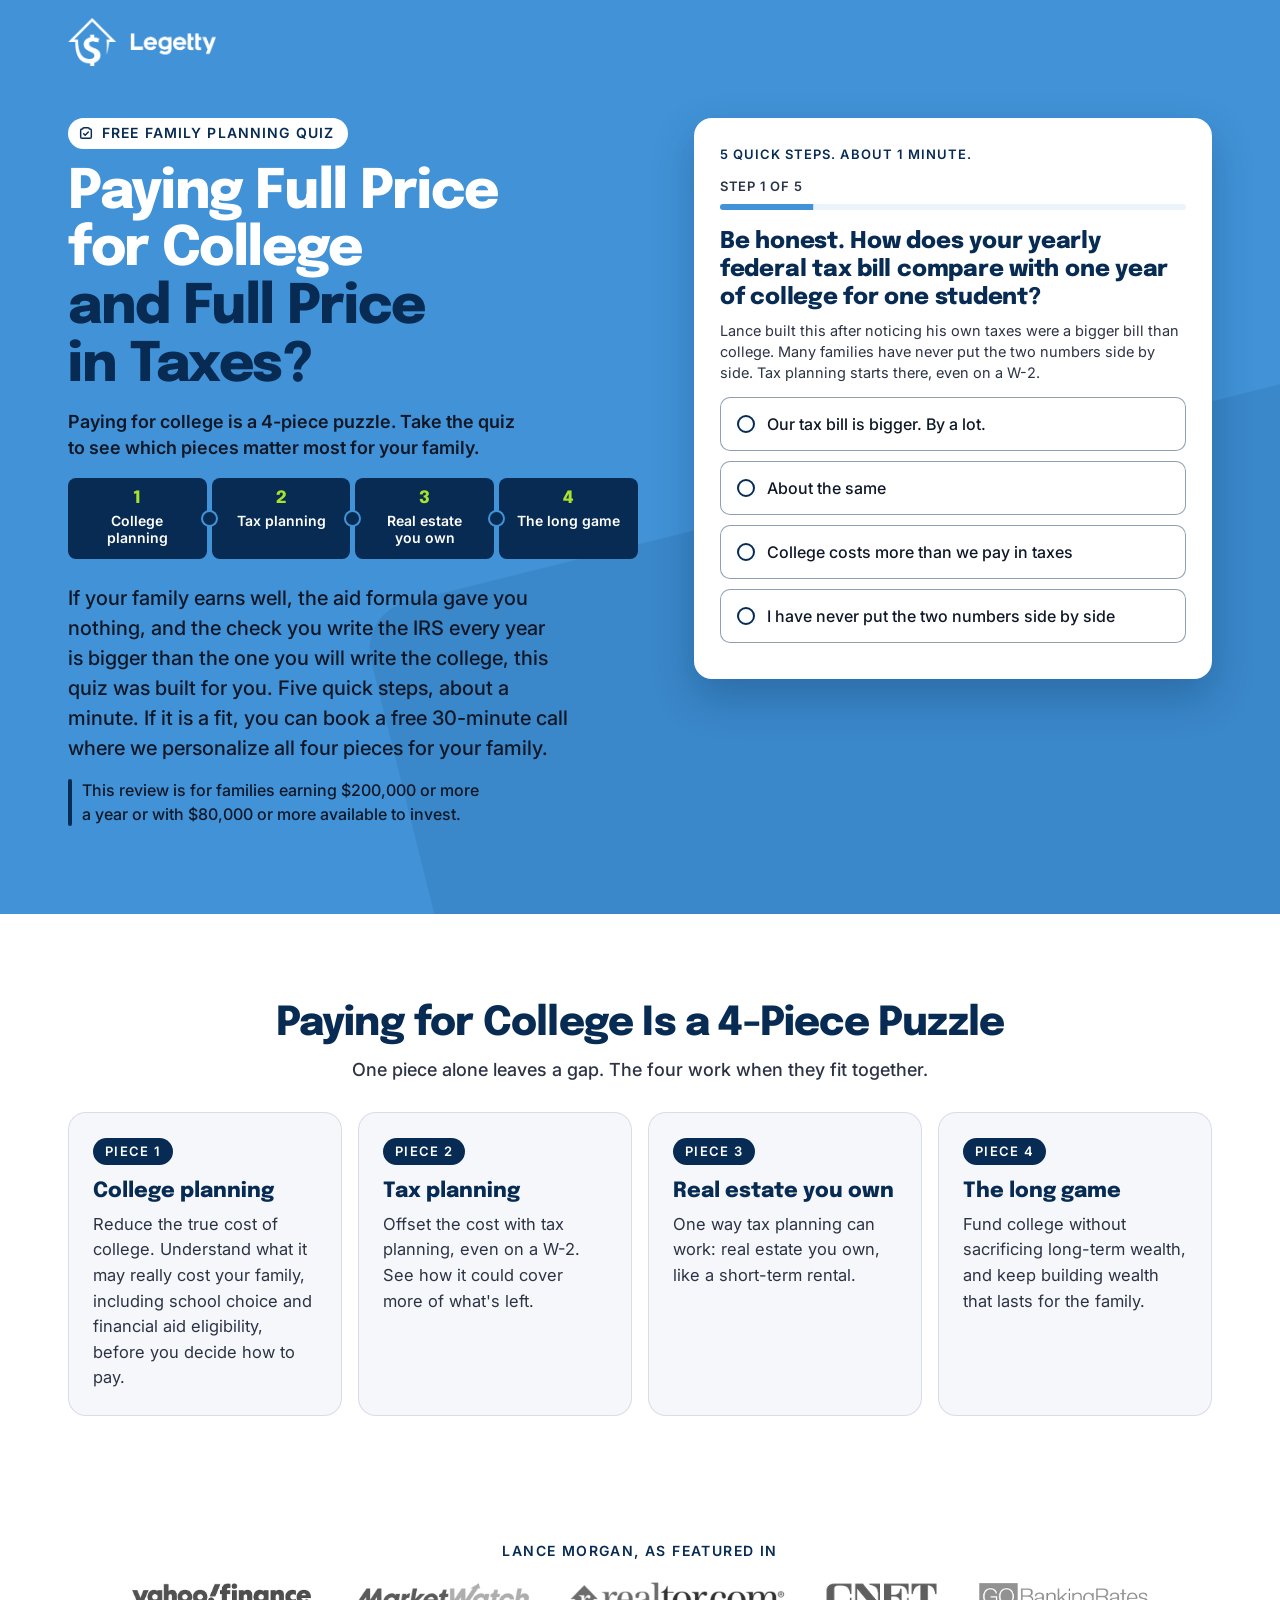
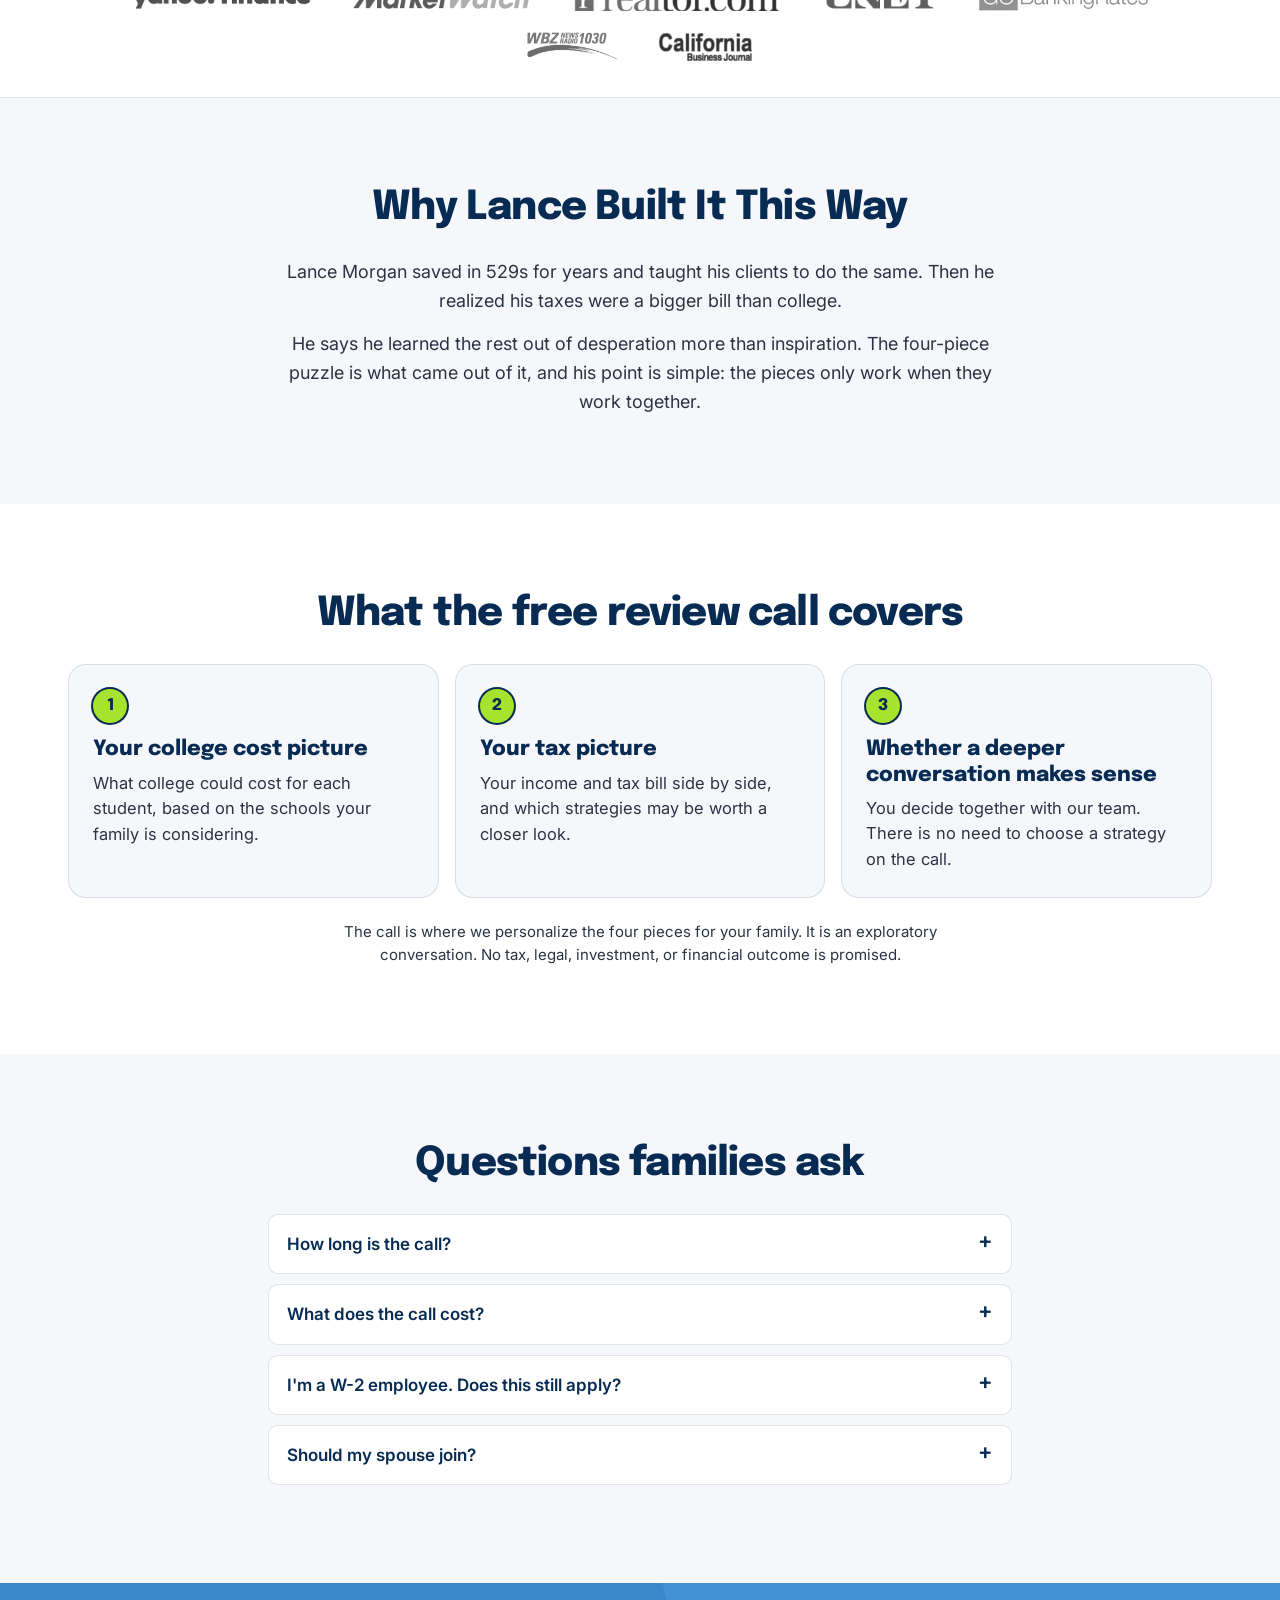
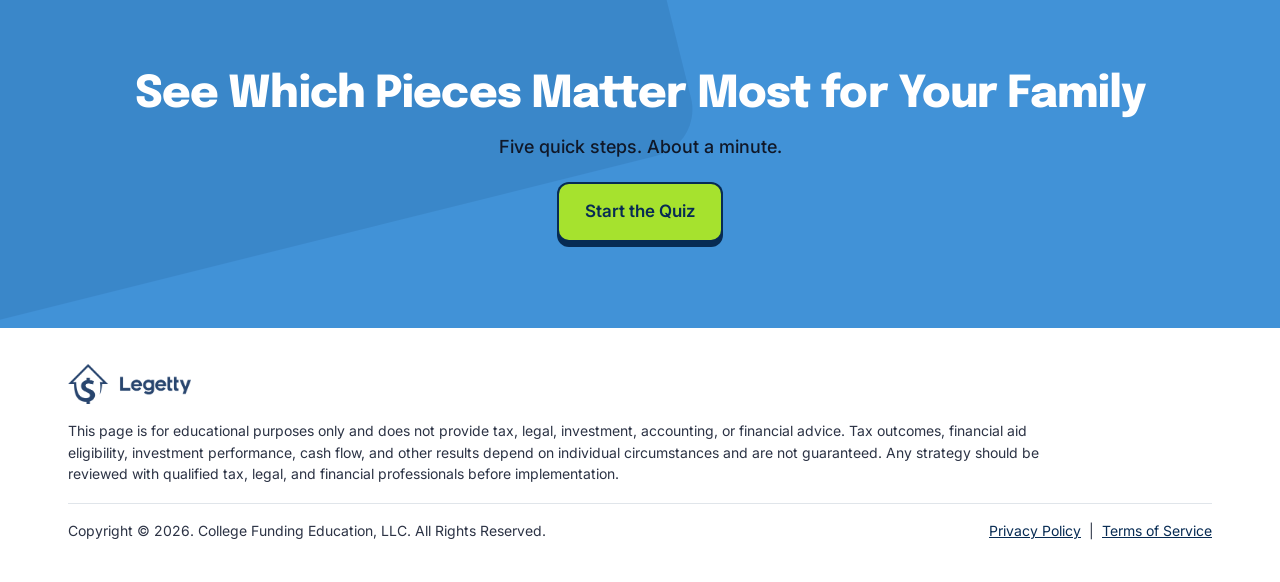
==== 4q/index.html @ 297c50c5 "Add 7-question and 4-question quiz versions (7q/, 4q/)" ====
<!doctype html>
<html lang="en">
<head>
<meta charset="utf-8">
<meta name="viewport" content="width=device-width,initial-scale=1">
<title>Paying Full Price for College and Full Price in Taxes? | Legetty</title>
<meta name="robots" content="noindex,nofollow">
<style>html,body{margin:0;background:#fff}</style>
</head>
<body>
<link rel="preconnect" href="https://fonts.googleapis.com"><link rel="preconnect" href="https://fonts.gstatic.com" crossorigin><link href="https://fonts.googleapis.com/css2?family=Epilogue:wght@700;800&amp;family=Inter:wght@400;500;600&amp;display=swap" rel="stylesheet">
<style>.legetty-quiz{display:block;width:100%;text-align:left;}
.legetty-quiz{
  --blue:#4192D7; --navy:#072B53; --gold:#FCB903; --green:#A6E22E;
  --gray:#F5F7FA; --white:#FFFFFF; --ink:#101828; --ink-2:#2C3345;
  --line:rgba(7,43,83,.12); --tint:rgba(65,146,215,.10);
  --radius-card:18px; --radius-ctl:10px; --gutter:16px; --sec-pad:56px;
  --head:"Epilogue","Inter",sans-serif;
  --body:"Inter",system-ui,-apple-system,"Segoe UI",sans-serif;
}
@media(min-width:640px){.legetty-quiz{--gutter:28px}}
@media(min-width:980px){.legetty-quiz{--sec-pad:88px}}
.legetty-quiz *,.legetty-quiz *::before,.legetty-quiz *::after{box-sizing:border-box}
.legetty-quiz{-webkit-text-size-adjust:100%;scroll-behavior:smooth}
.legetty-quiz{margin:0;background:var(--gray);color:var(--ink);font:17px/1.55 var(--body);overflow-x:hidden}
.legetty-quiz img{max-width:100%;display:block}
.legetty-quiz [hidden]{display:none!important}
.legetty-quiz h1,.legetty-quiz h2,.legetty-quiz h3{font-family:var(--head);margin:0}
.legetty-quiz p{margin:0}
.legetty-quiz .wrap,.legetty-quiz .inner{width:100%;max-width:1200px;margin:0 auto;padding:0 var(--gutter)}
.legetty-quiz .inner.narrow{max-width:800px}
.legetty-quiz .btn,.legetty-quiz .qgo,.legetty-quiz .qnext,.legetty-quiz .cta{
  display:inline-flex;align-items:center;justify-content:center;gap:10px;
  min-height:56px;padding:14px 26px;border:0;cursor:pointer;
  background:var(--green);color:var(--navy);
  font:600 17px/1.25 var(--body);text-align:center;text-decoration:none;
  border-radius:var(--radius-ctl);
  box-shadow:0 0 0 2px var(--navy),0 5px 0 2px var(--navy);
  transition:transform .15s ease,box-shadow .15s ease;
}
.legetty-quiz .btn:hover,.legetty-quiz .qgo:hover,.legetty-quiz .qnext:hover,.legetty-quiz .cta:hover{transform:translateY(-2px);box-shadow:0 0 0 2px var(--navy),0 7px 0 2px var(--navy)}
.legetty-quiz .btn:focus-visible,.legetty-quiz .qgo:focus-visible,.legetty-quiz .qnext:focus-visible,.legetty-quiz .cta:focus-visible{outline:3px solid var(--navy);outline-offset:5px}
.legetty-quiz .qgo:disabled,.legetty-quiz .qnext:disabled{opacity:.6;cursor:default;transform:none}
.legetty-quiz .topbar{background:var(--blue)}
.legetty-quiz .topbar .wrap{display:flex;align-items:center;justify-content:center;height:64px}
.legetty-quiz .topbar img{height:40px;width:auto}
@media(min-width:980px){.legetty-quiz .topbar .wrap{height:84px;justify-content:flex-start}
.legetty-quiz .topbar img{height:48px}}
.legetty-quiz .hero{position:relative;background:var(--blue);color:var(--white);padding-bottom:48px;overflow:hidden;isolation:isolate}
.legetty-quiz .hero::before{
  content:"";position:absolute;z-index:-1;right:-12%;bottom:-38%;width:78%;height:90%;
  background:var(--navy);opacity:.10;transform:rotate(-14deg);border-radius:48px;
}
.legetty-quiz .hero-grid{display:grid;gap:20px;padding-top:10px;grid-template-areas:"top" "card" "more"}
.legetty-quiz .hero-top{grid-area:top;text-align:center}
.legetty-quiz .hero-more{grid-area:more;text-align:center;padding-top:4px}
.legetty-quiz .quiz-card{grid-area:card}
.legetty-quiz .kicker{
  display:inline-flex;align-items:center;gap:8px;background:var(--white);color:var(--navy);
  font-weight:600;font-size:12.5px;letter-spacing:.08em;text-transform:uppercase;
  padding:6px 12px 6px 9px;border-radius:999px;line-height:1.2;
}
.legetty-quiz .kicker svg{flex:none}
.legetty-quiz .hero h1{
  margin-top:12px;font-weight:800;font-size:1.75rem;line-height:1.08;letter-spacing:-.02em;
  text-wrap:balance;color:var(--white);
}
.legetty-quiz .hero h1 .deep{color:var(--navy)}
.legetty-quiz .hero h1 .lead-in{display:block}
.legetty-quiz .hook{margin:10px auto 0;font-size:15.5px;line-height:1.4;font-weight:600;color:var(--ink);max-width:30em;text-wrap:balance}
.legetty-quiz .pieces{list-style:none;margin:12px 0 0;padding:0;display:grid;grid-template-columns:repeat(4,minmax(0,1fr));gap:4px}
.legetty-quiz .pieces li{
  position:relative;display:flex;flex-direction:column;align-items:center;gap:4px;
  background:var(--navy);color:var(--white);border-radius:8px;padding:8px 10px 9px;
  font:600 11.5px/1.2 var(--body);text-align:center;text-wrap:balance;
}
.legetty-quiz .pieces li b{font:800 14px/1 var(--head);color:var(--green)}
.legetty-quiz .pieces li:not(:last-child)::after{
  content:"";position:absolute;z-index:1;right:-9px;top:50%;width:13px;height:13px;margin-top:-6.5px;
  border-radius:50%;background:var(--navy);box-shadow:0 0 0 2px var(--blue);
}
.legetty-quiz .hero .sub{font-size:16px;line-height:1.5;font-weight:500;color:var(--ink);max-width:36em;margin:0 auto;text-wrap:balance}
.legetty-quiz .qual{margin-top:12px;font-size:14px;line-height:1.45;font-weight:500;color:var(--ink);text-wrap:balance}
@media(max-width:400px){.legetty-quiz .topbar .wrap{height:56px}
.legetty-quiz .topbar img{height:36px}
.legetty-quiz .hero-grid{gap:16px;padding-top:8px}
.legetty-quiz .hero h1{font-size:1.6rem;margin-top:10px}
.legetty-quiz .hook{font-size:14.5px;margin-top:8px}
.legetty-quiz .pieces{margin-top:10px}
.legetty-quiz .pieces li{padding:7px 9px 8px;font-size:11px}
.legetty-quiz .quiz-card{padding-top:14px}
.legetty-quiz .introNote{margin-bottom:8px}
.legetty-quiz .qzprog{margin-bottom:14px}

}
@media(min-width:640px){.legetty-quiz .hook{font-size:18px;margin-top:14px}
.legetty-quiz .pieces{margin-top:18px;gap:5px}
.legetty-quiz .pieces li{font-size:14px;padding:12px 14px 13px;gap:6px}
.legetty-quiz .pieces li b{font-size:17px}
.legetty-quiz .kicker{font-size:14px;padding:7px 14px 7px 10px}
.legetty-quiz .hero h1{font-size:clamp(2.05rem,1.25rem + 3.6vw,3.4rem);line-height:1.06;letter-spacing:-.025em;margin-top:16px}
.legetty-quiz .hero .sub{font-size:clamp(1.0625rem,1rem + .35vw,1.25rem)}
.legetty-quiz .qual{font-size:16px}

}
@media(min-width:980px){.legetty-quiz .hero{padding-bottom:88px}
.legetty-quiz .hero-grid{
    grid-template-columns:minmax(0,1.1fr) minmax(0,1fr);gap:20px 56px;padding-top:34px;
    grid-template-areas:"top card" "more card";align-items:start;
  }
.legetty-quiz .hero-top,.legetty-quiz .hero-more{text-align:left}
.legetty-quiz .hook{margin-left:0}
.legetty-quiz .hero-top{align-self:end}
.legetty-quiz .hero .sub{margin:0}
.legetty-quiz .qual{display:flex;gap:10px;align-items:flex-start;margin-top:16px}
.legetty-quiz .qual::before{content:"";flex:none;width:4px;align-self:stretch;background:var(--navy);border-radius:2px}

}
.legetty-quiz .quiz-card{
  background:var(--white);color:var(--ink);border-radius:var(--radius-card);
  padding:18px 16px 16px;box-shadow:0 18px 40px rgba(7,43,83,.28);text-align:left;
}
@media(min-width:640px){.legetty-quiz .quiz-card{padding:26px 26px 22px}}
.legetty-quiz .introNote{font-size:13px;font-weight:600;letter-spacing:.08em;text-transform:uppercase;color:var(--navy);margin-bottom:12px}
.legetty-quiz .quiz{position:relative;min-height:340px;scroll-margin-top:18px}
.legetty-quiz .qzprog{margin-bottom:18px}
.legetty-quiz .qzmeta{font-size:13px;font-weight:600;letter-spacing:.06em;text-transform:uppercase;color:var(--ink-2);margin-bottom:8px}
.legetty-quiz .qztrack{height:6px;background:var(--tint);border-radius:3px;overflow:hidden}
.legetty-quiz .qzbar{height:100%;width:100%;background:var(--blue);transform:scaleX(0);transform-origin:left center;transition:transform .3s ease}
.legetty-quiz .qslide{display:none}
.legetty-quiz .qslide.on{display:block;animation:qin .25s ease}
@keyframes qin{from{transform:translateY(6px)}to{transform:none}}
.legetty-quiz .qtitle{font-family:var(--head);font-size:20px;font-weight:800;line-height:1.22;letter-spacing:-.01em;color:var(--navy);margin-bottom:8px;text-wrap:pretty}
.legetty-quiz .qnote{font-size:14.5px;line-height:1.45;color:var(--ink-2);margin-bottom:14px}
@media(min-width:640px){.legetty-quiz .qtitle{font-size:23px}}
.legetty-quiz .qopts{display:flex;flex-direction:column;gap:10px}
.legetty-quiz .qopt{
  display:flex;align-items:center;gap:12px;width:100%;text-align:left;
  background:var(--white);border:1.5px solid rgba(7,43,83,.45);border-radius:var(--radius-ctl);
  padding:14px 16px;font:500 16px/1.35 var(--body);color:var(--ink);cursor:pointer;
  min-height:54px;transition:background .15s,border-color .15s;
}
.legetty-quiz .qopt::before{content:"";flex:0 0 18px;height:18px;border-radius:50%;border:2px solid var(--navy);transition:all .15s}
.legetty-quiz .qopt:hover{background:var(--tint);border-color:var(--navy)}
.legetty-quiz .qopt:focus-visible{outline:3px solid var(--blue);outline-offset:2px}
.legetty-quiz .qopt.sel{background:var(--green);border-color:var(--navy);color:var(--navy);font-weight:600}
.legetty-quiz .qopt.sel::before{background:var(--navy);box-shadow:inset 0 0 0 3px var(--green)}
.legetty-quiz .qrow{display:flex;gap:10px}
.legetty-quiz .qrow input{flex:1;min-width:0}
.legetty-quiz .qtext .qinput,.legetty-quiz .qcontact input{
  width:100%;padding:15px 16px;border:1.5px solid rgba(7,43,83,.45);border-radius:var(--radius-ctl);
  font:16px/1.2 var(--body);color:var(--ink);background:var(--white);margin-bottom:10px;
}
.legetty-quiz .qtext .qinput::placeholder,.legetty-quiz .qcontact input::placeholder{color:#5B6475}
.legetty-quiz .qtext .qinput:focus,.legetty-quiz .qcontact input:focus{outline:3px solid var(--blue);outline-offset:1px;border-color:var(--navy)}
.legetty-quiz .qgo{width:100%;margin:6px 0 7px}
.legetty-quiz .qnext{margin-top:12px}
.legetty-quiz .qerr{color:#B42318;font-size:14px;font-weight:500;margin:2px 0 8px;display:none}
.legetty-quiz .qerr.on{display:block}
.legetty-quiz .qprivacy{font-size:13px;color:var(--ink-2);margin-top:12px;text-align:center}
.legetty-quiz .qprivacy a{color:var(--navy)}
.legetty-quiz .qconsent{display:flex;gap:10px;align-items:flex-start;text-align:left;font-size:13px;line-height:1.45;color:var(--ink-2);margin:2px 0 12px;cursor:pointer}
.legetty-quiz .qcontact .qconsent input[type=checkbox]{flex:none;width:20px;height:20px;margin:1px 0 0;padding:0;accent-color:var(--navy);cursor:pointer}
.legetty-quiz .qprivacy .qsep{margin:0 6px;color:var(--ink)}
.legetty-quiz .qnav{margin-top:14px}
.legetty-quiz .qback{background:none;border:0;color:var(--ink-2);font:500 14px/1 var(--body);cursor:pointer;padding:8px 0}
.legetty-quiz .qback:hover{color:var(--navy)}
.legetty-quiz .result{padding:8px 0 4px;text-align:center}
.legetty-quiz .result h2{font-weight:800;font-size:24px;line-height:1.15;color:var(--navy);text-wrap:balance}
.legetty-quiz .result p{color:var(--ink-2);font-size:16.5px;line-height:1.55;margin:12px 0 20px}
.legetty-quiz .spinner{
  width:34px;height:34px;margin:0 auto 16px;border-radius:50%;
  border:3px solid var(--tint);border-top-color:var(--blue);animation:spin .8s linear infinite;
}
@keyframes spin{to{transform:rotate(360deg)}}
.legetty-quiz .sec{padding:var(--sec-pad) 0}
.legetty-quiz .sec.white{background:var(--white)}
.legetty-quiz .sec-h{
  font-weight:800;font-size:clamp(1.6rem,1.2rem + 1.7vw,2.5rem);line-height:1.1;
  letter-spacing:-.02em;color:var(--navy);text-wrap:balance;text-align:center;margin-bottom:28px;
}
.legetty-quiz .grid{display:grid;grid-template-columns:repeat(auto-fit,minmax(250px,1fr));gap:16px}
.legetty-quiz .cell{background:var(--white);border:1px solid var(--line);border-radius:var(--radius-card);padding:24px}
.legetty-quiz .sec.white .cell{background:var(--gray)}
.legetty-quiz .grid:has(> .cell:nth-child(4)){grid-template-columns:repeat(auto-fit,minmax(220px,1fr))}
.legetty-quiz .cell h3{font-weight:800;font-size:21px;line-height:1.2;color:var(--navy);margin-bottom:8px}
.legetty-quiz .cell p{color:var(--ink-2);font-size:16.5px}
.legetty-quiz .tag{
  display:inline-block;background:var(--navy);color:var(--white);border-radius:999px;
  font:600 13px/1 var(--body);letter-spacing:.1em;text-transform:uppercase;padding:7px 12px;margin-bottom:14px;
}
.legetty-quiz .num{
  display:inline-flex;align-items:center;justify-content:center;width:34px;height:34px;border-radius:50%;
  background:var(--green);color:var(--navy);box-shadow:0 0 0 2px var(--navy);
  font:800 16px/1 var(--head);margin-bottom:14px;
}
.legetty-quiz .sec-h.has-lead{margin-bottom:10px}
.legetty-quiz .seclead{text-align:center;font-size:18px;font-weight:500;color:var(--ink-2);margin:0 auto 28px;max-width:34em;text-wrap:balance}
.legetty-quiz .story p{font-size:18px;line-height:1.6;color:var(--ink-2);text-align:center;text-wrap:pretty}
.legetty-quiz .story p + p{margin-top:14px}
.legetty-quiz .secnote{text-align:center;color:var(--ink-2);font-size:15px;max-width:44em;margin:22px auto 0}
.legetty-quiz .press{padding:36px 0;background:var(--white);border-bottom:1px solid var(--line)}
.legetty-quiz .eyebrow{text-align:center;font-size:14px;font-weight:600;letter-spacing:.1em;text-transform:uppercase;color:var(--navy);margin-bottom:20px}
.legetty-quiz .logos{display:flex;flex-wrap:wrap;justify-content:center;align-items:center;gap:20px 38px}
.legetty-quiz .logos img{height:30px;width:auto;object-fit:contain;filter:grayscale(1);opacity:.8}
.legetty-quiz .press + .sec{border-top:0}
.legetty-quiz .faq{background:var(--white);border:1px solid var(--line);border-radius:var(--radius-ctl);padding:0 18px;margin-bottom:10px}
.legetty-quiz .faq summary{cursor:pointer;font-weight:600;list-style:none;font-size:17px;color:var(--navy);padding:16px 28px 16px 0;position:relative}
.legetty-quiz .faq summary::-webkit-details-marker{display:none}
.legetty-quiz .faq summary::after{content:"+";position:absolute;right:0;top:14px;color:var(--navy);font-size:22px;line-height:1}
.legetty-quiz .faq[open] summary::after{content:"\2212"}
.legetty-quiz .faq summary:focus-visible{outline:3px solid var(--blue);outline-offset:3px}
.legetty-quiz .faq p{padding:0 0 16px;color:var(--ink-2)}
.legetty-quiz .final{background:var(--blue);position:relative;overflow:hidden;isolation:isolate;text-align:center}
.legetty-quiz .final::before{
  content:"";position:absolute;z-index:-1;left:-18%;top:-40%;width:70%;height:120%;
  background:var(--navy);opacity:.10;transform:rotate(-14deg);border-radius:48px;
}
.legetty-quiz .final h2{font-weight:800;font-size:clamp(1.75rem,1.2rem + 2.3vw,2.75rem);line-height:1.08;letter-spacing:-.02em;color:var(--white);text-wrap:balance}
.legetty-quiz .final p{margin:14px auto 24px;font-size:18px;line-height:1.5;font-weight:500;color:var(--ink);max-width:34em}
.legetty-quiz .final .cta:focus-visible{outline-color:var(--white)}
.legetty-quiz .foot{background:var(--white);padding:36px 0 40px;color:var(--ink-2);font-size:14px;line-height:1.55}
.legetty-quiz .foot img{height:40px;width:auto;margin-bottom:16px}
.legetty-quiz .foot .legal{max-width:70em}
.legetty-quiz .foot-row{display:flex;flex-wrap:wrap;gap:8px 24px;justify-content:space-between;margin-top:18px;padding-top:16px;border-top:1px solid var(--line)}
.legetty-quiz .foot a{color:var(--navy)}
.legetty-quiz .foot .bar{margin:0 8px;color:var(--ink-2)}
@media(max-width:639px){.legetty-quiz .quiz{min-height:320px}
.legetty-quiz .qrow{flex-direction:column;gap:0}
.legetty-quiz .logos{gap:16px 26px}
.legetty-quiz .logos img{height:24px}
.legetty-quiz .foot{text-align:center}
.legetty-quiz .foot img{margin-left:auto;margin-right:auto}
.legetty-quiz .foot-row{justify-content:center}

}
@media(prefers-reduced-motion:reduce){.legetty-quiz{scroll-behavior:auto}
.legetty-quiz *,.legetty-quiz *::before,.legetty-quiz *::after{animation:none!important;transition:none!important}

}

</style>
<div class="legetty-quiz" id="legetty-quiz-root">
<script>
window.LEGETTY_QUIZ_PREVIEW = /[?&]quiz_preview=1(?:&|$)/.test(location.search);
window.LEGETTY_QUIZ_WEBHOOK_TEST = window.LEGETTY_QUIZ_PREVIEW && /[?&]quiz_test_webhook=1(?:&|$)/.test(location.search);
window.FUNNEL_NO_TRACK = window.LEGETTY_QUIZ_PREVIEW || /^(localhost|127\.0\.0\.1|)$/.test(location.hostname);
</script>
<script>

window.FUNNEL = {

  
  brand: {
    name: 'Legetty',
    title: 'Paying Full Price for College and Full Price in Taxes?',
    description: "Paying for college is a 4-piece puzzle. Take the free quiz to see which pieces matter most for your family."
  },

  
  webhook: {
    url: 'https://services.leadconnectorhq.com/hooks/drk0ArGlymV297Q7swkl/webhook-trigger/d7306d91-8849-4154-897d-9b53abb81db2',
    platform: 'Facebook'
  },

  
  routes: {
    qualified: 'https://event.legetty.com/quiz-book',
    dq:        'https://collegefundingsecrets.com/RightPrice',
    
    dqDelay: 7
  },

  
  rules: {
    realEstateNoDisqualifies: true
  },

  qualify: function (a) {
    var R = (window.FUNNEL && window.FUNNEL.rules) || {};
    var money = (a.household_income_value || 0) >= 200000 ||
                (a.invest_capacity_value || 0) >= 80000;
    var reNo = !!R.realEstateNoDisqualifies && a.real_estate_value === 0;
    return money && !reNo;
  },

  
  tags: {
    all: 'tax-quiz',
    qualified: 'tax-quiz-qualified',
    dq: 'tax-quiz-dq'
  },

  
  tracking: {
    ga4: 'G-EQ0WC0MR3F',
    gtm: '',
    clarity: 'vwrgzndnow',
    metaPixel: '527818004038067',
    
    events: { qualified: 'QuizQualified', dq: 'QuizDQ' },
    googleAds: { id: '', lead: '', booking: '' }
  },

  
  quiz: {
    intro: "5 quick steps. About 1 minute.",

    slides: [
      {
        "q": "taxes_vs_college",
        "short": "Tax bill vs one year of college",
        "title": "Be honest. How does your yearly federal tax bill compare with one year of college for one student?",
        "note": "Lance built this after noticing his own taxes were a bigger bill than college. Many families have never put the two numbers side by side. Tax planning starts there, even on a W-2.",
        "options": [
          {
            "label": "Our tax bill is bigger. By a lot.",
            "value": 1
          },
          {
            "label": "About the same",
            "value": 0.5
          },
          {
            "label": "College costs more than we pay in taxes",
            "value": 0
          },
          {
            "label": "I have never put the two numbers side by side",
            "value": 0.5
          }
        ]
      },
      {
        "q": "real_estate",
        "short": "Short-term rental you own",
        "title": "One way the tax piece works is through a short-term rental your family owns. Where do you land?",
        "note": "The real estate piece is a property you own. No real estate experience is needed: the team can walk you through it or handle it for you. There is no version of this where your family does not own the property.",
        "options": [
          {
            "label": "Yes. I have wanted to own real estate for years and never had the time to do it right.",
            "value": 1
          },
          {
            "label": "Open to it, if a team found the property, ran the numbers, and managed it.",
            "value": 1
          },
          {
            "label": "I would want to see how the math works first.",
            "value": 0.5
          },
          {
            "label": "No. Real estate is not for our family.",
            "value": 0
          }
        ]
      },
      {
        "q": "household_income",
        "short": "Household income",
        "title": "What is your approximate annual household income?",
        "note": "The strategies on the review call only make sense when the tax bill is a real number. Below $200,000 the math usually does not justify the move, and we will point you to a better next step instead.",
        "options": [
          {
            "label": "$250,000 or more",
            "value": 250000
          },
          {
            "label": "$200,000 to $249,999",
            "value": 200000
          },
          {
            "label": "$199,999 or less",
            "value": 0
          }
        ]
      },
      {
        "q": "invest_capacity",
        "short": "$80,000 toward a rental you own",
        "title": "If the numbers made sense, could your family put $80,000 or more toward a short-term rental you would own?",
        "note": "This is the entry point for the real estate piece, and the first thing the team talks through on the call.",
        "options": [
          {
            "label": "Yes, $80,000 or more",
            "value": 80000
          },
          {
            "label": "Not sure yet",
            "value": 0
          },
          {
            "label": "No, not right now",
            "value": 0
          }
        ]
      },
      {
        "q": "contact",
        "type": "contact",
        "title": "Last step. Where should we send your results and your next step?",
        "note": "Your details carry over, so you will not need to type them again.",
        "submitLabel": "See My Next Step",
        "privacyUrl": "https://privacy.legetty.com/",
        "termsUrl": "https://terms.legetty.com/"
      }
    ]
  },

  results: {
    "qualified": {
      "h": "Good news, {first}. Your answers match the families this review was built for.",
      "p": "Taking you to the calendar now to pick a time for your free Tax & College Opportunity Review Call. Have last year's tax bill and the college list handy. The call is where the four pieces get personalized to your numbers.",
      "link": "Continue to the calendar"
    },
    "dq": {
      "h": "Thanks for taking the quiz.",
      "p": "Based on your answers, a one-on-one review call is not the best next step for your family right now. Lance recorded a free session with college-planning expert Cori Murphy, Right College, Right Price. It covers finding schools that fit your student, comparing what different colleges could actually cost, and where scholarships and financial aid fit into the picture. Taking you there in a few seconds.",
      "link": "Watch Right College, Right Price"
    }
  },

  variants: {
    _default: {
      
      h1: "<span class=\"lead-in\">Paying Full Price for College</span> <span class=\"deep\">and Full Price in Taxes?</span>",
      sub: "If your family earns well, the aid formula gave you nothing, and the check you write the IRS every year is bigger than the one you will write the college, this quiz was built for you. Five quick steps, about a minute. If it is a fit, you can book a free 30-minute call where we personalize all four pieces for your family."
    }
  },
  kicker: 'Free family planning quiz',
  hook: "Paying for college is a 4-piece puzzle. Take the quiz to see which pieces matter most for your family.",
  
  pieces: ['College planning', 'Tax planning', 'Real estate you own', 'The long game'],
  qualifier: 'This review is for families earning $200,000 or more a year or with $80,000 or more available to invest.',

  
  sections: [
    {
      type: 'steps',
      tag: 'Piece',
      title: 'Paying for College Is a 4-Piece Puzzle',
      lead: 'One piece alone leaves a gap. The four work when they fit together.',
      items: [
        { title: 'College planning',
          body: 'Reduce the true cost of college. Understand what it may really cost your family, including school choice and financial aid eligibility, before you decide how to pay.' },
        { title: 'Tax planning',
          body: "Offset the cost with tax planning, even on a W-2. See how it could cover more of what's left." },
        { title: 'Real estate you own',
          body: 'One way tax planning can work: real estate you own, like a short-term rental.' },
        { title: 'The long game',
          body: 'Fund college without sacrificing long-term wealth, and keep building wealth that lasts for the family.' }
      ]
    },
    {
      type: 'press',
      title: 'Lance Morgan, as featured in',
      logos: [
        { src: '[data-uri]', alt: 'Yahoo Finance' },
        { src: '[data-uri]', alt: 'MarketWatch' },
        { src: '[data-uri]', alt: 'realtor.com' },
        { src: '[data-uri]', alt: 'CNET' },
        { src: '[data-uri]', alt: 'GOBankingRates' },
        { src: '[data-uri]', alt: 'WBZ NewsRadio 1030' },
        { src: '[data-uri]', alt: 'California Business Journal' }
      ]
    },
    {
      
      type: 'story',
      title: 'Why Lance Built It This Way',
      body: [
        'Lance Morgan saved in 529s for years and taught his clients to do the same. Then he realized his taxes were a bigger bill than college.',
        'He says he learned the rest out of desperation more than inspiration. The four-piece puzzle is what came out of it, and his point is simple: the pieces only work when they work together.'
      ]
    },
    {
      type: 'covers',
      title: 'What the free review call covers',
      items: [
        { title: 'Your college cost picture',
          body: 'What college could cost for each student, based on the schools your family is considering.' },
        { title: 'Your tax picture',
          body: 'Your income and tax bill side by side, and which strategies may be worth a closer look.' },
        { title: 'Whether a deeper conversation makes sense',
          body: 'You decide together with our team. There is no need to choose a strategy on the call.' }
      ],
      note: 'The call is where we personalize the four pieces for your family. It is an exploratory conversation. No tax, legal, investment, or financial outcome is promised.'
    },
    {
      type: 'faq',
      title: 'Questions families ask',
      items: [
        { q: 'How long is the call?', a: 'About 30 minutes, one on one with a member of our advisory team.' },
        { q: 'What does the call cost?', a: 'Nothing. The review call is free.' },
        { q: "I'm a W-2 employee. Does this still apply?", a: 'It can. The framework includes tax-planning concepts that may apply to W-2 employees, 1099 earners, and business owners. Whether a strategy fits depends on your situation and the rules involved.' },
        { q: 'Should my spouse join?', a: 'Yes, if you make financial decisions together. Most families find it easier when both of you hear the same information at the same time.' }
      ]
    },
    {
      type: 'finalcta',
      title: 'See Which Pieces Matter Most for Your Family',
      body: "Five quick steps. About a minute.",
      cta: 'Start the Quiz'
    }
  ]
};
</script>
<script>
if (!window.FUNNEL_NO_TRACK && !window.LEGETTY_HYROS_LOADED) {
window.LEGETTY_HYROS_LOADED = true;
var head = document.head;
var script = document.createElement('script');
script.type = 'text/javascript';
script.src = "https://211336.t.hyros.com/v1/lst/universal-script?ph=d2557963484bbd3fde07d4012f41f1094a35de990b7c147eac002d49f070d24c&tag=!clicked&ref_url=" + encodeURI(document.URL) ;
head.appendChild(script);
}
</script>
<script>
(function () {
  if (window.FUNNEL_NO_TRACK) { console.info('[funnel] local preview: tracking disabled'); return; }
  if (window.LEGETTY_TRACKING_LOADED) return;
  window.LEGETTY_TRACKING_LOADED = true;
  var t = (window.FUNNEL || {}).tracking || {};

  if (t.gtm) {
    (function(w,d,s,l,i){w[l]=w[l]||[];w[l].push({'gtm.start':+new Date(),event:'gtm.js'});
    var f=d.getElementsByTagName(s)[0],j=d.createElement(s);j.async=true;
    j.src='https://www.googletagmanager.com/gtm.js?id='+i;f.parentNode.insertBefore(j,f);
    })(window,document,'script','dataLayer',t.gtm);
  }

  var gaId = t.ga4 || (t.googleAds && t.googleAds.id) || '';
  if (gaId) {
    var s = document.createElement('script');
    s.async = true;
    s.src = 'https://www.googletagmanager.com/gtag/js?id=' + gaId;
    document.head.appendChild(s);
    window.dataLayer = window.dataLayer || [];
    window.gtag = function () { dataLayer.push(arguments); };
    gtag('js', new Date());
    if (t.ga4) gtag('config', t.ga4);
    if (t.googleAds && t.googleAds.id) gtag('config', t.googleAds.id);
  }

  if (t.metaPixel) {
    !function(f,b,e,v,n,t2,s2){if(f.fbq)return;n=f.fbq=function(){n.callMethod?
    n.callMethod.apply(n,arguments):n.queue.push(arguments)};if(!f._fbq)f._fbq=n;
    n.push=n;n.loaded=!0;n.version='2.0';n.queue=[];t2=b.createElement(e);t2.async=!0;
    t2.src=v;s2=b.getElementsByTagName(e)[0];s2.parentNode.insertBefore(t2,s2)}
    (window,document,'script','https://connect.facebook.net/en_US/fbevents.js');
    fbq('init', t.metaPixel); fbq('track', 'PageView');
  }

  if (t.clarity) {
    (function(c,l,a,r,i,t3,y){c[a]=c[a]||function(){(c[a].q=c[a].q||[]).push(arguments)};
    t3=l.createElement(r);t3.async=1;t3.src="https://www.clarity.ms/tag/"+i;
    y=l.getElementsByTagName(r)[0];y.parentNode.insertBefore(t3,y);
    })(window,document,"clarity","script",t.clarity);
  }
})();
</script>


<div class="topbar"><div class="wrap"><img src="[data-uri]" alt="Legetty" width="660" height="214"></div></div>


<header class="hero" id="top">
  <div class="wrap">
    <div class="hero-grid">
      <div class="hero-top">
        <span class="kicker">
          <svg width="16" height="16" viewBox="0 0 24 24" fill="none" aria-hidden="true"><path d="M9 4h6M9 4a2 2 0 0 0-2 2H6a2 2 0 0 0-2 2v10a2 2 0 0 0 2 2h12a2 2 0 0 0 2-2V8a2 2 0 0 0-2-2h-1a2 2 0 0 0-2-2M8.5 13l2.3 2.3 4.7-4.8" stroke="currentColor" stroke-width="2.2" stroke-linecap="round" stroke-linejoin="round"/></svg>
          <span id="heroKicker"></span>
        </span>
        <h1 id="heroH1"></h1>
        <p class="hook" id="heroHook"></p>
        <ol class="pieces" id="heroPieces" aria-label="The four pieces"></ol>
      </div>

      <div class="quiz-card">
        <div id="heroHead"><p class="introNote" id="introNote"></p></div>

        <section id="quiz" class="quiz" aria-label="Quiz questions"></section>

        <section id="resOk" class="result" hidden aria-live="polite">
          <div class="spinner" aria-hidden="true"></div>
          <h2></h2>
          <p></p>
          <a class="cta" href="#"></a>
        </section>

        <section id="resDq" class="result" hidden aria-live="polite">
          <h2></h2>
          <p></p>
          <a class="cta" href="#"></a>
        </section>
      </div>

      <div class="hero-more">
        <p class="sub" id="heroSub"></p>
        <p class="qual" id="heroQual"></p>
      </div>
    </div>
  </div>
</header>


<div id="sections"></div>

<footer class="foot">
  <div class="wrap">
    <img src="[data-uri]" alt="Legetty" width="660" height="214" loading="lazy">
    <p class="legal">This page is for educational purposes only and does not provide tax, legal, investment, accounting, or financial advice. Tax outcomes, financial aid eligibility, investment performance, cash flow, and other results depend on individual circumstances and are not guaranteed. Any strategy should be reviewed with qualified tax, legal, and financial professionals before implementation.</p>
    <div class="foot-row">
      <p>Copyright © 2026. College Funding Education, LLC. All Rights Reserved.</p>
      <p><a href="https://collegefundingsecrets.com/privacy-policy" target="_blank" rel="noopener">Privacy Policy</a><span class="bar" aria-hidden="true">|</span><a href="https://collegefundingsecrets.com/terms-of-service" target="_blank" rel="noopener">Terms of Service</a></p>
    </div>
  </div>
</footer>

<script>
(function () {
  'use strict';

  var CFG = window.FUNNEL;
  var CONSENT_TEXT = '\uD83D\uDE00 By clicking Submit, you agree Legetty may call/text you at the number provided to confirm your meeting, including via autodialer and prerecorded, artificial, or AI voice. Reply STOP to opt out. \uD83D\uDED1';
  if (!CFG) { console.error('[funnel] funnel.config.js did not load.'); return; }

  var answers = {};        // flat, keyed by question `q` plus a few derived keys
  var at = 0;              // current slide index
  var slides = [];         // static snapshot, see show()
  var submitted = false;   // one-way latch, set AFTER validation passes

  function $(id) { return document.getElementById(id); }
  function el(tag, cls, html) {
    var n = document.createElement(tag);
    if (cls) n.className = cls;
    if (html != null) n.innerHTML = html;
    return n;
  }
  function esc(s) {
    return String(s == null ? '' : s).replace(/[&<>"]/g, function (c) {
      return ({ '&': '&amp;', '<': '&lt;', '>': '&gt;', '"': '&quot;' })[c];
    });
  }
  function V(id) { var e = $(id); return e ? (e.value || '').trim() : ''; }

  
  var TRACK_KEYS = ['utm_source', 'utm_medium', 'utm_campaign', 'utm_content',
                    'utm_term', 'utm_id', 'h_ad_id', 'fbc_id', 'fbclid', 'gclid',
                    'gbraid', 'wbraid', 'ttclid', 'msclkid'];
  
  var PII_KEYS = ['first_name', 'last_name', 'full_name', 'name', 'email', 'phone'];
  var T = {};
  var LANDING_Q = '';
  (function captureParams() {
    var qs = new URLSearchParams(location.search);
    
    var fresh = TRACK_KEYS.some(function (k) { return qs.get(k); });
    if (fresh) {
      try {
        TRACK_KEYS.forEach(function (k) { sessionStorage.removeItem('fnl_' + k); });
        sessionStorage.removeItem('fnl_landing_url');
      } catch (e) {}
    }
    TRACK_KEYS.forEach(function (k) {
      var v = qs.get(k) || '';
      if (v) { try { sessionStorage.setItem('fnl_' + k, v); } catch (e) {} }
      else { try { v = sessionStorage.getItem('fnl_' + k) || ''; } catch (e) {} }
      T[k] = v;
    });
    try {
      if (location.search.length > 1) sessionStorage.setItem('fnl_qs', location.search.slice(1));
      LANDING_Q = sessionStorage.getItem('fnl_qs') || '';
      if (!sessionStorage.getItem('fnl_landing_url')) {
        sessionStorage.setItem('fnl_landing_url', location.href);
      }
      window.LANDING_URL = sessionStorage.getItem('fnl_landing_url') || location.href;
    } catch (e) {
      LANDING_Q = location.search.slice(1);
      window.LANDING_URL = location.href;
    }
  })();

  
  var STANDARD = ['Lead', 'Schedule', 'ViewContent', 'Purchase', 'Contact',
                  'CompleteRegistration', 'InitiateCheckout', 'Subscribe'];
  var GA4_NAME = { Lead: 'generate_lead', Schedule: 'schedule' };

  function eventId() {
    return 'fnl-' + Math.random().toString(36).slice(2) + '-' + (+new Date());
  }

  function ga4(name, data) {
    if (!CFG.tracking.ga4 || typeof gtag !== 'function') return;
    var mapped = GA4_NAME.hasOwnProperty(name) ? GA4_NAME[name] : name;
    if (!mapped) return;
    var p = {};
    ['step', 'question', 'outcome', 'variant'].forEach(function (k) { if (data && data[k]) p[k] = data[k]; });
    try { gtag('event', mapped, p); } catch (e) {}
  }

  function clarityTag(k, v) {
    if (!CFG.tracking.clarity || typeof clarity !== 'function' || !v) return;
    try { clarity('set', k, String(v)); } catch (e) {}
  }

  function track(name, data, ids) {
    if (window.FUNNEL_NO_TRACK) return null;
    data = data || {};
    data.variant = window.VARIANT || 'A';

    window.dataLayer = window.dataLayer || [];
    try { window.dataLayer.push(Object.assign({ event: name }, data)); } catch (e) {}

    ga4(name, data);
    clarityTag('last_event', name);
    if (data.step) clarityTag('furthest_step', data.step);
    if (data.outcome) {
      clarityTag('quiz_outcome', data.outcome);
      
      try { if (typeof clarity === 'function') clarity('upgrade', name); } catch (e) {}
    }

    if (!CFG.tracking.metaPixel || typeof fbq !== 'function') return null;
    var id = (ids && ids.eventID) || eventId();
    try {
      fbq(STANDARD.indexOf(name) > -1 ? 'track' : 'trackCustom', name, data, { eventID: id });
    } catch (e) {}
    return id;
  }

  
  var VARIANT = (function () {
    var qs = new URLSearchParams(location.search).get('v');
    var seg = location.pathname.replace(/^\/|\/$/g, '').replace(/\.html$/, '').toLowerCase();
    var key = (qs || seg || '').toLowerCase().replace(/^(google|bing|tiktok)-?/, '');
    return (CFG.variants && CFG.variants[key]) || (CFG.variants && CFG.variants._default) || {};
  })();

  
  function buildSlide(s) {
    var d = el('div', 'qslide');
    d.dataset.q = s.q;
    d.dataset.type = s.type;
    d.appendChild(el('h3', 'qtitle', esc(s.title)));
    if (s.note) d.appendChild(el('p', 'qnote', esc(s.note)));

    if (s.type === 'contact') {
      
      var wrap = el('div', 'qcontact');
      wrap.innerHTML =
        '<div class="qrow">' +
          '<input type="text" id="qfirst" autocomplete="given-name"  placeholder="First name" aria-label="First name">' +
          '<input type="text" id="qlast"  autocomplete="family-name" placeholder="Last name"  aria-label="Last name">' +
        '</div>' +
        '<input type="email" id="qemail" autocomplete="email" inputmode="email" placeholder="Email address" aria-label="Email address">' +
        '<input type="tel" id="qphone" autocomplete="tel" inputmode="tel" placeholder="Mobile phone number" aria-label="Mobile phone number">' +
        '<label class="qconsent" for="qconsent"><input type="checkbox" id="qconsent"><span>' + esc(CONSENT_TEXT) + '</span></label>' +
        '<p class="qerr" id="qerr" role="alert"></p>' +
        '<button class="qgo" id="qgo" type="button">' + esc(s.submitLabel || 'Continue') + '</button>' +
        (s.privacyUrl ? '<p class="qprivacy"><a href="' + esc(s.privacyUrl) + '" target="_blank" rel="noopener">Privacy Policy</a>' +
          (s.termsUrl ? '<span class="qsep">|</span><a href="' + esc(s.termsUrl) + '" target="_blank" rel="noopener">Terms of Service</a>' : '') + '</p>' : '');
      d.appendChild(wrap);
      return d;
    }

    if (s.type === 'text') {
      var t = el('div', 'qtext');
      t.innerHTML = '<input type="text" class="qinput" data-for="' + esc(s.q) + '" placeholder="' +
        esc(s.placeholder || 'Type your answer') + '">' +
        '<button class="qnext" data-go="1" type="button">Continue</button>';
      d.appendChild(t);
      return d;
    }

    if (s.type === 'scale') {
      var row = el('div', 'qscale');
      var lo = s.min || 1, hi = s.max || 5;
      for (var i = lo; i <= hi; i++) {
        var b = el('button', 'qpill', String(i));
        b.type = 'button';
        b.dataset.v = String(i);
        row.appendChild(b);
      }
      d.appendChild(row);
      if (s.labels) {
        d.appendChild(el('div', 'qscalelab',
          '<span>' + esc(s.labels[0]) + '</span><span>' + esc(s.labels[1]) + '</span>'));
      }
      return d;
    }

    
    var opts = el('div', 'qopts');
    (s.options || []).forEach(function (o) {
      var b = el('button', 'qopt');
      b.type = 'button';
      b.dataset.v = o.label;
      if (o.value != null) b.dataset.value = String(o.value);
      if (o.skip) b.dataset.skip = o.skip.join(',');
      b.innerHTML = '<span>' + esc(o.label) + '</span>';
      opts.appendChild(b);
    });
    d.appendChild(opts);
    if (s.type === 'multi') {
      d.appendChild(el('button', 'qnext', 'Continue')).setAttribute('data-go', '1');
    }
    return d;
  }

  function renderQuiz() {
    var host = $('quiz');
    if (!host) return;
    host.innerHTML = '';

    var prog = el('div', 'qzprog');
    prog.innerHTML = '<div class="qzmeta"><span id="qzstep"></span></div>' +
                     '<div class="qztrack"><div class="qzbar" id="qzbar"></div></div>';
    host.appendChild(prog);

    (CFG.quiz.slides || []).forEach(function (s) { host.appendChild(buildSlide(s)); });

    var nav = el('div', 'qnav');
    nav.innerHTML = '<button id="qup" type="button" class="qback">&larr; Back</button>';
    host.appendChild(nav);

    slides = [].slice.call(host.querySelectorAll('.qslide'));
  }

  
  function skipped(i) { return !!slides[i] && slides[i].dataset.skip === '1'; }

  function setSkip(q, on) {
    var s = slides.filter(function (x) { return x.dataset.q === q; })[0];
    if (s) s.dataset.skip = on ? '1' : '0';
  }

  function liveSlides() {
    return slides.filter(function (s) { return s.dataset.skip !== '1'; });
  }

  
  function captureCurrent() {
    var s = slides[at];
    if (!s) return;
    var input = s.querySelector('.qinput');
    if (input) answers[s.dataset.q] = input.value.trim();
  }

  function canLeave(i) {
    var s = slides[i];
    if (!s) return false;
    if (s.dataset.type === 'contact') return false;   // only #qgo leaves the last slide
    if (s.dataset.type === 'multi') return !!s.querySelectorAll('.sel').length;
    return !!answers[s.dataset.q];
  }

  function show(i) {
    captureCurrent();
    i = Math.max(0, Math.min(i, slides.length - 1));

    
    var dir = (i >= at) ? 1 : -1;
    while (skipped(i) && i > 0 && i < slides.length - 1) i += dir;
    if (skipped(i)) { dir = -dir; while (skipped(i) && i > 0 && i < slides.length - 1) i += dir; }

    at = i;
    slides.forEach(function (s, n) { s.classList.toggle('on', n === at); });

    var live = liveSlides();
    var pos = live.indexOf(slides[at]) + 1;
    var bar = $('qzbar');
    
    if (bar) bar.style.transform = 'scaleX(' + (pos / live.length) + ')';
    var step = $('qzstep');
    if (step) step.textContent = 'Step ' + pos + ' of ' + live.length;

    var up = $('qup');
    if (up) up.hidden = slides[at] === live[0];

    if (at > 0) {
      var q = $('quiz');
      var r = q.getBoundingClientRect();
      if (r.top < 0 || r.top > window.innerHeight * 0.4) q.scrollIntoView({ behavior: 'smooth', block: 'start' });
    }
    if (slides[at].dataset.type === 'contact') {
      
      if (window.matchMedia('(min-width: 700px)').matches) {
        setTimeout(function () { var f = $('qfirst'); if (f) f.focus(); }, 260);
      }
    }
    track('quiz_step', { step: pos, question: slides[at].dataset.q });
  }

  function record(q, val, opt) {
    answers[q] = val;

    
    if (opt && opt.dataset.skip) {
      opt.dataset.skip.split(',').forEach(function (k) { setSkip(k.trim(), true); });
    }
    
    if (opt && opt.dataset.value != null) {
      answers[q + '_value'] = Number(opt.dataset.value);
    } else {
      delete answers[q + '_value'];
    }
  }

  
  var E_JUNK = ['test', 'tester', 'testing', 'asdf', 'asdfasdf', 'qwerty', 'abc',
                'abcd', 'xyz', 'none', 'noemail', 'nomail', 'noreply', 'fake',
                'email', 'nope', 'na'];

  function badEmail(email) {
    if (!/^[^@\s]+@[^@\s]+\.[^@\s]{2,}$/.test(email)) return true;
    var local = email.split('@')[0].toLowerCase();
    
    if (local.length < 2) return true;
    if (/^(.)\1+$/.test(local)) return true;
    return E_JUNK.indexOf(local) > -1;
  }

  
  function badName(n) {
    return n.length < 1 || /[@\d]|https?:|www\./i.test(n);
  }

  function titleCase(n) {
    
    if (n !== n.toLowerCase() && n !== n.toUpperCase()) return n;
    return n.toLowerCase().replace(/(^|[\s'-])([a-z])/g, function (m, p, c) { return p + c.toUpperCase(); });
  }

  
  function qualified() {
    try { return !!CFG.qualify(answers); } catch (e) {
      
      console.error('[funnel] qualify() threw; routing as qualified.', e);
      return true;
    }
  }

  // US numbers only: returns the 10 national digits, or '' when it cannot be one.
  function cleanPhone(raw) {
    var d = String(raw || '').replace(/\D/g, '');
    if (d.length === 11 && d.charAt(0) === '1') d = d.slice(1);
    if (d.length !== 10 || /^[01]/.test(d) || /^(\d)\1{9}$/.test(d)) return '';
    return d;
  }

  function buildPayload(first, last, email, phone, ok) {
    var tg = CFG.tags || {};
    var outcomeTag = ok ? tg.qualified : tg.dq;
    var p = {
      first_name: first,
      last_name: last,
      full_name: (first + ' ' + last).trim(),
      email: email,
      phone: '+1' + phone,
      sms_consent: 'yes',
      sms_consent_text: CONSENT_TEXT,
      qualified: ok ? 'yes' : 'no',
      quiz_outcome: ok ? 'qualified' : 'dq',
      tags: [tg.all, outcomeTag].filter(Boolean).join(','),
      tag_all: tg.all || '',
      tag_outcome: outcomeTag || '',
      next_page: ok ? CFG.routes.qualified : CFG.routes.dq,
      platform: (CFG.webhook && CFG.webhook.platform) || '',
      variant: window.VARIANT || 'A',
      page: location.hostname + location.pathname,
      landing_url: window.LANDING_URL || location.href,
      submitted_at: new Date().toISOString(),
      lead_event_id: answers.leadEventId || ''
    };

    
    (CFG.quiz.slides || []).forEach(function (s) {
      if (s.type === 'contact') return;
      p[s.q] = answers[s.q] || '';
    });

    if (VARIANT.prefill) {
      Object.keys(VARIANT.prefill).forEach(function (k) { p[k] = VARIANT.prefill[k]; });
    }

    TRACK_KEYS.forEach(function (k) { p[k] = T[k] || ''; });
    p.fbp = (document.cookie.match(/(?:^|;\s*)_fbp=([^;]*)/) || [])[1] || '';
    p.fbc = (document.cookie.match(/(?:^|;\s*)_fbc=([^;]*)/) || [])[1] || '';

    
    p.brief = ['Tax Scholarship quiz: ' + (ok ? 'QUALIFIED' : 'NOT A FIT (sent to Right College, Right Price)')]
      .concat((CFG.quiz.slides || [])
        .filter(function (s) { return s.type !== 'contact' && answers[s.q]; })
        .map(function (s) { return (s.short || s.title.replace(/\?$/, '')) + ': ' + answers[s.q]; }))
      .join('\n');

    return p;
  }

  
  function post(payload, ms) {
    if (window.LEGETTY_QUIZ_PREVIEW && !window.LEGETTY_QUIZ_WEBHOOK_TEST) { window.POST_RESULT = { ok: true, preview: true }; return Promise.resolve(); }
    var url = CFG.webhook && CFG.webhook.url;
    if (!url || url.indexOf('__GHL_') === 0) {
      console.warn('[funnel] webhook.url is not set. Lead NOT posted to GHL:', payload);
      window.POST_RESULT = { ok: false, error: 'no webhook url' };
      return Promise.resolve();
    }
    var body = JSON.stringify(payload);

    
    var sent = fetch(url, {
      method: 'POST',
      keepalive: true,
      headers: { 'Content-Type': 'application/json' },
      body: body
    })
      .then(function (r) {
        return r.text().then(function (txt) {
          window.POST_RESULT = { ok: r.ok, status: r.status, body: txt };
          if (!r.ok) throw new Error('webhook ' + r.status);
        });
      })
      .catch(function (err) {
        window.POST_RESULT = { ok: false, error: String(err) };
        
        try { navigator.sendBeacon(url, new Blob([body], { type: 'text/plain' })); } catch (e) {}
      });

    return Promise.race([sent, new Promise(function (res) { setTimeout(res, ms); })]);
  }

  
  function nextUrl(base, withContact, first, last, email, phone) {
    var q = new URLSearchParams();
    
    TRACK_KEYS.forEach(function (k) { if (T[k] && !q.get(k)) q.set(k, T[k]); });
    if (withContact) {
      
      q.set('first_name', first);
      q.set('last_name', last);
      q.set('email', email);
      q.set('phone', phone);
    }
    
    var s = q.toString().replace(/\+/g, '%20');
    return base + (s ? (base.indexOf('?') > -1 ? '&' : '?') + s : '');
  }

  function showResult(kind, first, href) {
    var R = (CFG.results || {})[kind] || {};
    var box = $(kind === 'qualified' ? 'resOk' : 'resDq');
    if (!box) return;
    box.querySelector('h2').textContent = (R.h || '').replace('{first}', first);
    box.querySelector('p').textContent = (R.p || '').replace('{first}', first);
    var a = box.querySelector('a');
    a.textContent = R.link || 'Continue';
    a.href = href;
    $('quiz').hidden = true;
    var hd = $('heroHead'); if (hd) hd.hidden = true;
    box.hidden = false;
    box.scrollIntoView({ behavior: 'smooth', block: 'center' });
  }

  function go(href) {
    if (window.LEGETTY_QUIZ_PREVIEW) { window.LEGETTY_PREVIEW_DESTINATION = href; return; }
    window.location.assign(href);
  }

  
  function onSubmit() {
    var err = $('qerr');
    var first = titleCase(V('qfirst').replace(/\s+/g, ' '));
    var last = titleCase(V('qlast').replace(/\s+/g, ' '));
    var email = V('qemail').toLowerCase();
    var phone = cleanPhone(V('qphone'));

    function fail(m, focus) {
      err.textContent = m;
      err.classList.add('on');
      if (focus) $(focus).focus();
    }

    if (!first || !last || !email || !V('qphone')) return fail('Please fill in every field so your details carry over.');
    if (badName(first)) return fail('Please enter your first name.', 'qfirst');
    if (badName(last)) return fail('Please enter your last name.', 'qlast');
    if (badEmail(email)) return fail('That email address does not look right.', 'qemail');
    if (!phone) return fail('Please enter a valid 10-digit US mobile number.', 'qphone');
    if (!$('qconsent').checked) return fail('Please check the box to agree to be contacted at that number.', 'qconsent');
    err.classList.remove('on');

    
    if (submitted) return;
    submitted = true;
    var btn = $('qgo');
    btn.disabled = true;
    btn.textContent = 'One moment...';

    var ok = qualified();
    answers.leadEventId = eventId();
    
    try { sessionStorage.setItem('fnl_answers', JSON.stringify(answers)); } catch (e) {}
    var ev = (CFG.tracking.events || {})[ok ? 'qualified' : 'dq'] || (ok ? 'QuizQualified' : 'QuizDQ');
    track(ev, { outcome: ok ? 'qualified' : 'dq' }, { eventID: answers.leadEventId });

    var payload = buildPayload(first, last, email, phone, ok);

    if (ok) {
      var href = nextUrl(CFG.routes.qualified, true, first, last, email, phone);
      showResult('qualified', first, href);
      
      post(payload, 2500).then(function () { go(href); });
    } else {
      var dqHref = nextUrl(CFG.routes.dq, false);
      showResult('dq', first, dqHref);
      post(payload, 4000);
      var left = Number(CFG.routes.dqDelay) || 7;
      setTimeout(function () { go(dqHref); }, left * 1000);
    }
  }

  
  function applyVariant() {
    if (VARIANT.h1 && $('heroH1')) $('heroH1').innerHTML = VARIANT.h1;
    if (VARIANT.sub && $('heroSub')) $('heroSub').textContent = VARIANT.sub;
    if (VARIANT.img) {
      var hero = document.querySelector('.hero');
      if (hero) hero.style.backgroundImage = "url('" + VARIANT.img + "')";
    }
    if (VARIANT.prefill) {
      Object.keys(VARIANT.prefill).forEach(function (k) {
        answers[k] = VARIANT.prefill[k];
        setSkip(k, true);
      });
    }
  }

  function wire() {
    var quiz = $('quiz');
    if (!quiz) return;

    quiz.addEventListener('click', function (e) {
      var go = e.target.closest('[data-go]');
      if (go) { show(at + 1); return; }

      var opt = e.target.closest('.qopt,.qpill');
      if (!opt) return;
      var slide = opt.closest('.qslide');
      var q = slide.dataset.q;

      if (slide.dataset.type === 'multi') {
        opt.classList.toggle('sel');
        answers[q] = [].slice.call(slide.querySelectorAll('.sel'))
          .map(function (o) { return o.dataset.v; }).join(', ');
        return;
      }

      slide.querySelectorAll('.qopt,.qpill').forEach(function (o) { o.classList.remove('sel'); });
      opt.classList.add('sel');
      record(q, opt.dataset.v, opt);
      
      var nextAt = at + 1;
      setTimeout(function () { show(nextAt); }, 220);
    });

    quiz.addEventListener('input', function (e) {
      if (e.target.classList.contains('qinput')) answers[e.target.dataset.for] = e.target.value.trim();
    });

    quiz.addEventListener('keydown', function (e) {
      if (e.key !== 'Enter') return;
      if (e.target.classList.contains('qinput')) { show(at + 1); return; }
      if (e.target.closest('.qcontact')) { e.preventDefault(); onSubmit(); }
    });

    $('qup').addEventListener('click', function () { show(at - 1); });
    $('qgo').addEventListener('click', onSubmit);

    document.addEventListener('keydown', function (e) {
      var tag = (document.activeElement || {}).tagName;
      if (tag === 'INPUT' || tag === 'TEXTAREA' || tag === 'SELECT') return;
      if (/^[1-9]$/.test(e.key) && slides[at]) {
        var pick = slides[at].querySelectorAll('.qopt,.qpill')[Number(e.key) - 1];
        if (pick) pick.click();
      }
    });

    
    document.querySelectorAll('[data-scroll="quiz"]').forEach(function (b) {
      b.addEventListener('click', function (ev) {
        ev.preventDefault();
        $('top').scrollIntoView({ behavior: 'smooth', block: 'start' });
      });
    });
  }

  function init() {
    window.VARIANT = 'A';
    renderQuiz();
    applyVariant();
    wire();
    show(0);              // without this the quiz loads blank
    track('quiz_view', {});
  }

  if (document.readyState === 'loading') {
    document.addEventListener('DOMContentLoaded', init);
  } else {
    init();
  }

  window.FUNNEL_DEBUG = {
    answers: function () { return answers; },
    qualified: qualified,
    variant: function () { return VARIANT; },
    tracking: function () { return T; },
    landingQuery: function () { return LANDING_Q; },
    nextUrl: nextUrl
  };
})();
</script>
<script>
/* Section rendering. Kept out of funnel.js because this is presentation only. */
(function () {
  var CFG = window.FUNNEL, host = document.getElementById('sections');
  if (!CFG || !host) return;

  function esc(s) {
    return String(s == null ? '' : s).replace(/[&<>"]/g, function (c) {
      return ({ '&': '&amp;', '<': '&lt;', '>': '&gt;', '"': '&quot;' })[c];
    });
  }

  var build = {
    steps: function (s) {
      return '<section class="sec white"><div class="inner"><h2 class="sec-h' + (s.lead ? ' has-lead' : '') + '">' + esc(s.title) + '</h2>' +
        (s.lead ? '<p class="seclead">' + esc(s.lead) + '</p>' : '') + '<div class="grid">' +
        (s.items || []).map(function (i, n) {
          return '<div class="cell"><span class="tag">' + esc(s.tag || 'Step') + ' ' + (n + 1) + '</span><h3>' + esc(i.title) + '</h3><p>' + esc(i.body) + '</p></div>';
        }).join('') + '</div></div></section>';
    },
    story: function (s) {
      return '<section class="sec"><div class="inner narrow story"><h2 class="sec-h">' + esc(s.title) + '</h2>' +
        (s.body || []).map(function (p) { return '<p>' + esc(p) + '</p>'; }).join('') + '</div></section>';
    },
    /* Press: outlet logos only. */
    press: function (s) {
      var logos = s.logos || [];
      if (!logos.length) return '';
      return '<section class="press"><div class="inner">' +
        (s.title ? '<p class="eyebrow">' + esc(s.title) + '</p>' : '') +
        '<div class="logos">' + logos.map(function (l) {
          return '<img src="' + esc(l.src) + '" alt="' + esc(l.alt) + '" loading="lazy">';
        }).join('') + '</div></div></section>';
    },
    covers: function (s) {
      return '<section class="sec white"><div class="inner"><h2 class="sec-h">' + esc(s.title) + '</h2><div class="grid">' +
        (s.items || []).map(function (i, n) {
          return '<div class="cell"><span class="num">' + (n + 1) + '</span><h3>' + esc(i.title) + '</h3><p>' + esc(i.body) + '</p></div>';
        }).join('') + '</div>' +
        (s.note ? '<p class="secnote">' + esc(s.note) + '</p>' : '') +
        '</div></section>';
    },
    faq: function (s) {
      return '<section class="sec"><div class="inner narrow"><h2 class="sec-h">' + esc(s.title) + '</h2>' +
        (s.items || []).map(function (i) {
          return '<details class="faq"><summary>' + esc(i.q) + '</summary><p>' + esc(i.a) + '</p></details>';
        }).join('') + '</div></section>';
    },
    finalcta: function (s) {
      return '<section class="sec final"><div class="inner"><h2>' + esc(s.title) + '</h2>' +
        '<p>' + esc(s.body) + '</p>' +
        '<button class="cta" data-scroll="quiz">' + esc(s.cta || 'Get started') + '</button></div></section>';
    }
  };

  host.innerHTML = (CFG.sections || [])
    .map(function (s) { return build[s.type] ? build[s.type](s) : ''; })
    .join('');

  /* Re-bind, because these buttons did not exist when funnel.js wired the page. */
  host.querySelectorAll('[data-scroll="quiz"]').forEach(function (b) {
    b.addEventListener('click', function (e) {
      e.preventDefault();
      document.getElementById('top').scrollIntoView({ behavior: 'smooth', block: 'start' });
    });
  });

  function text(id, v) { var n = document.getElementById(id); if (n && v) n.textContent = v; }
  text('introNote', CFG.quiz.intro);
  text('heroKicker', CFG.kicker);
  text('heroQual', CFG.qualifier);
  text('heroHook', CFG.hook);
  var pc = document.getElementById('heroPieces');
  if (pc) pc.innerHTML = (CFG.pieces || []).map(function (p, n) {
    return '<li><b>' + (n + 1) + '</b>' + esc(p) + '</li>';
  }).join('');
})();
</script>

</div>
</body>
</html>
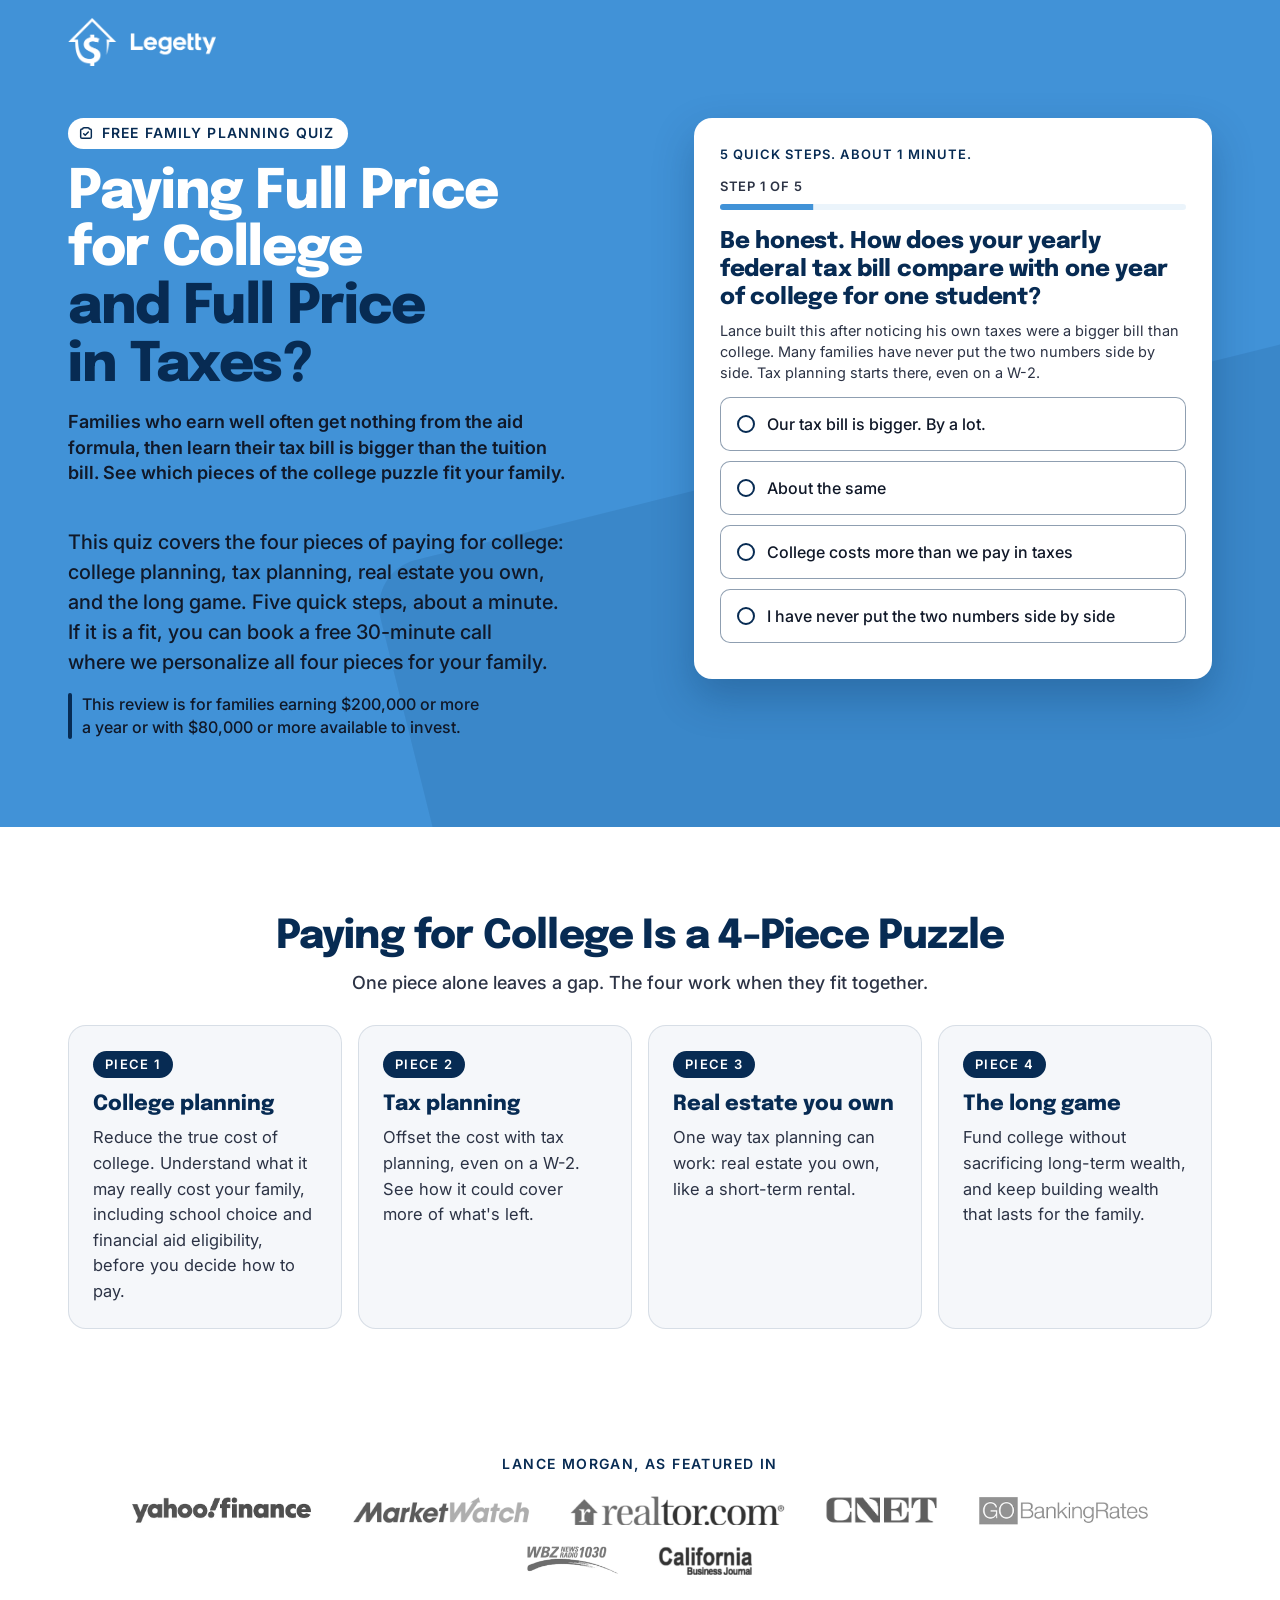
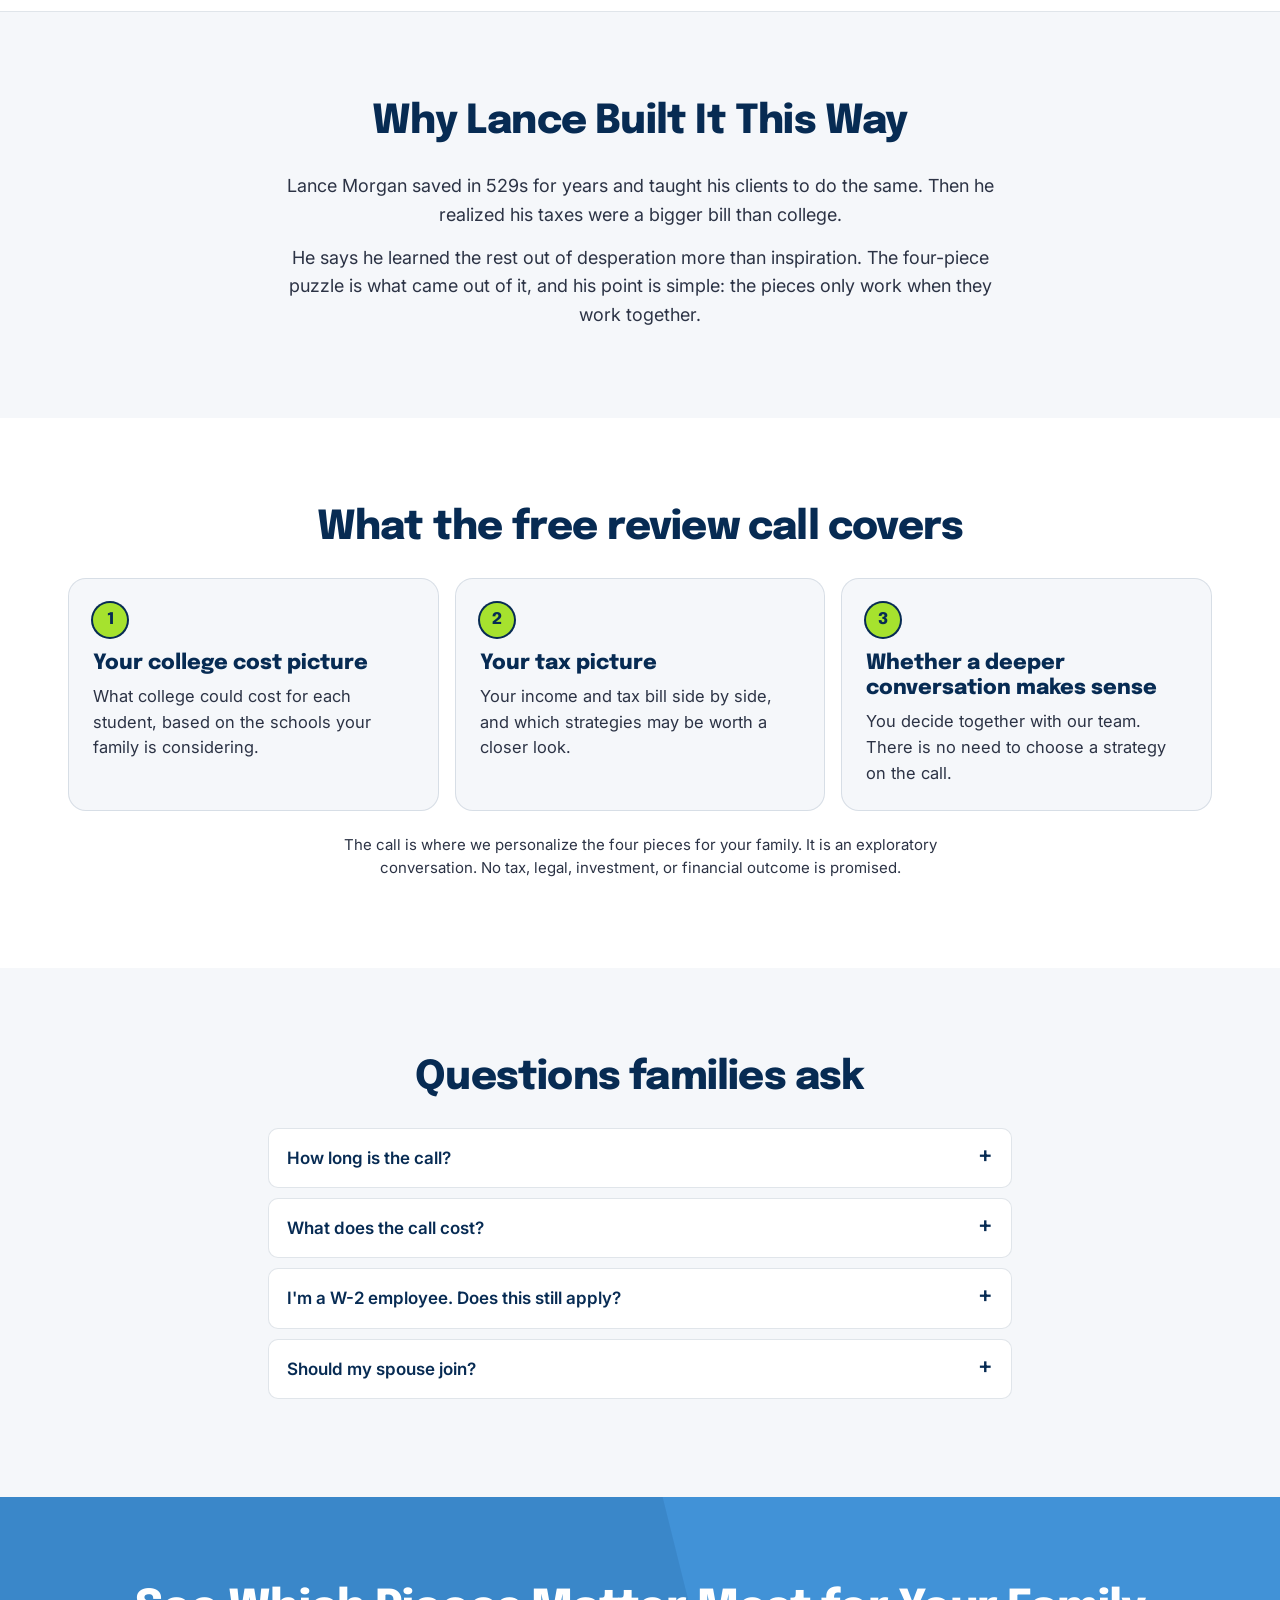
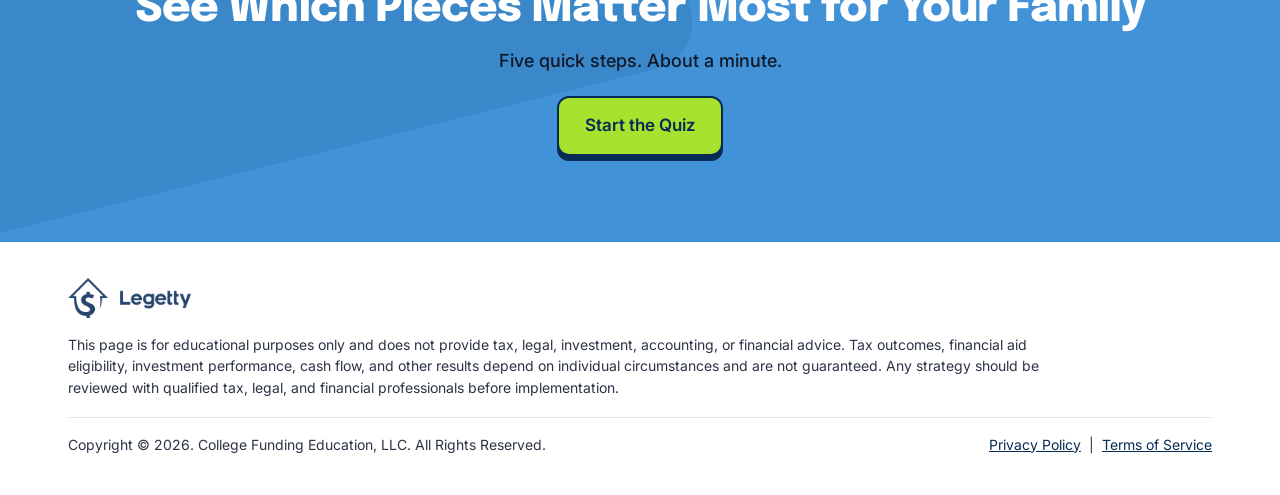
==== commit c1d0c59a: "Quiz hero: avatar line, pieces strip off the first screen" ====
--- a/4q/index.html
+++ b/4q/index.html
@@ -424,13 +424,13 @@
     _default: {
       
       h1: "<span class=\"lead-in\">Paying Full Price for College</span> <span class=\"deep\">and Full Price in Taxes?</span>",
-      sub: "If your family earns well, the aid formula gave you nothing, and the check you write the IRS every year is bigger than the one you will write the college, this quiz was built for you. Five quick steps, about a minute. If it is a fit, you can book a free 30-minute call where we personalize all four pieces for your family."
+      sub: "This quiz covers the four pieces of paying for college: college planning, tax planning, real estate you own, and the long game. Five quick steps, about a minute. If it is a fit, you can book a free 30-minute call where we personalize all four pieces for your family."
     }
   },
   kicker: 'Free family planning quiz',
-  hook: "Paying for college is a 4-piece puzzle. Take the quiz to see which pieces matter most for your family.",
-  
-  pieces: ['College planning', 'Tax planning', 'Real estate you own', 'The long game'],
+  hook: "Families who earn well often get nothing from the aid formula, then learn their tax bill is bigger than the tuition bill. See which pieces of the college puzzle fit your family.",
+  
+  pieces: [],
   qualifier: 'This review is for families earning $200,000 or more a year or with $80,000 or more available to invest.',
 
   
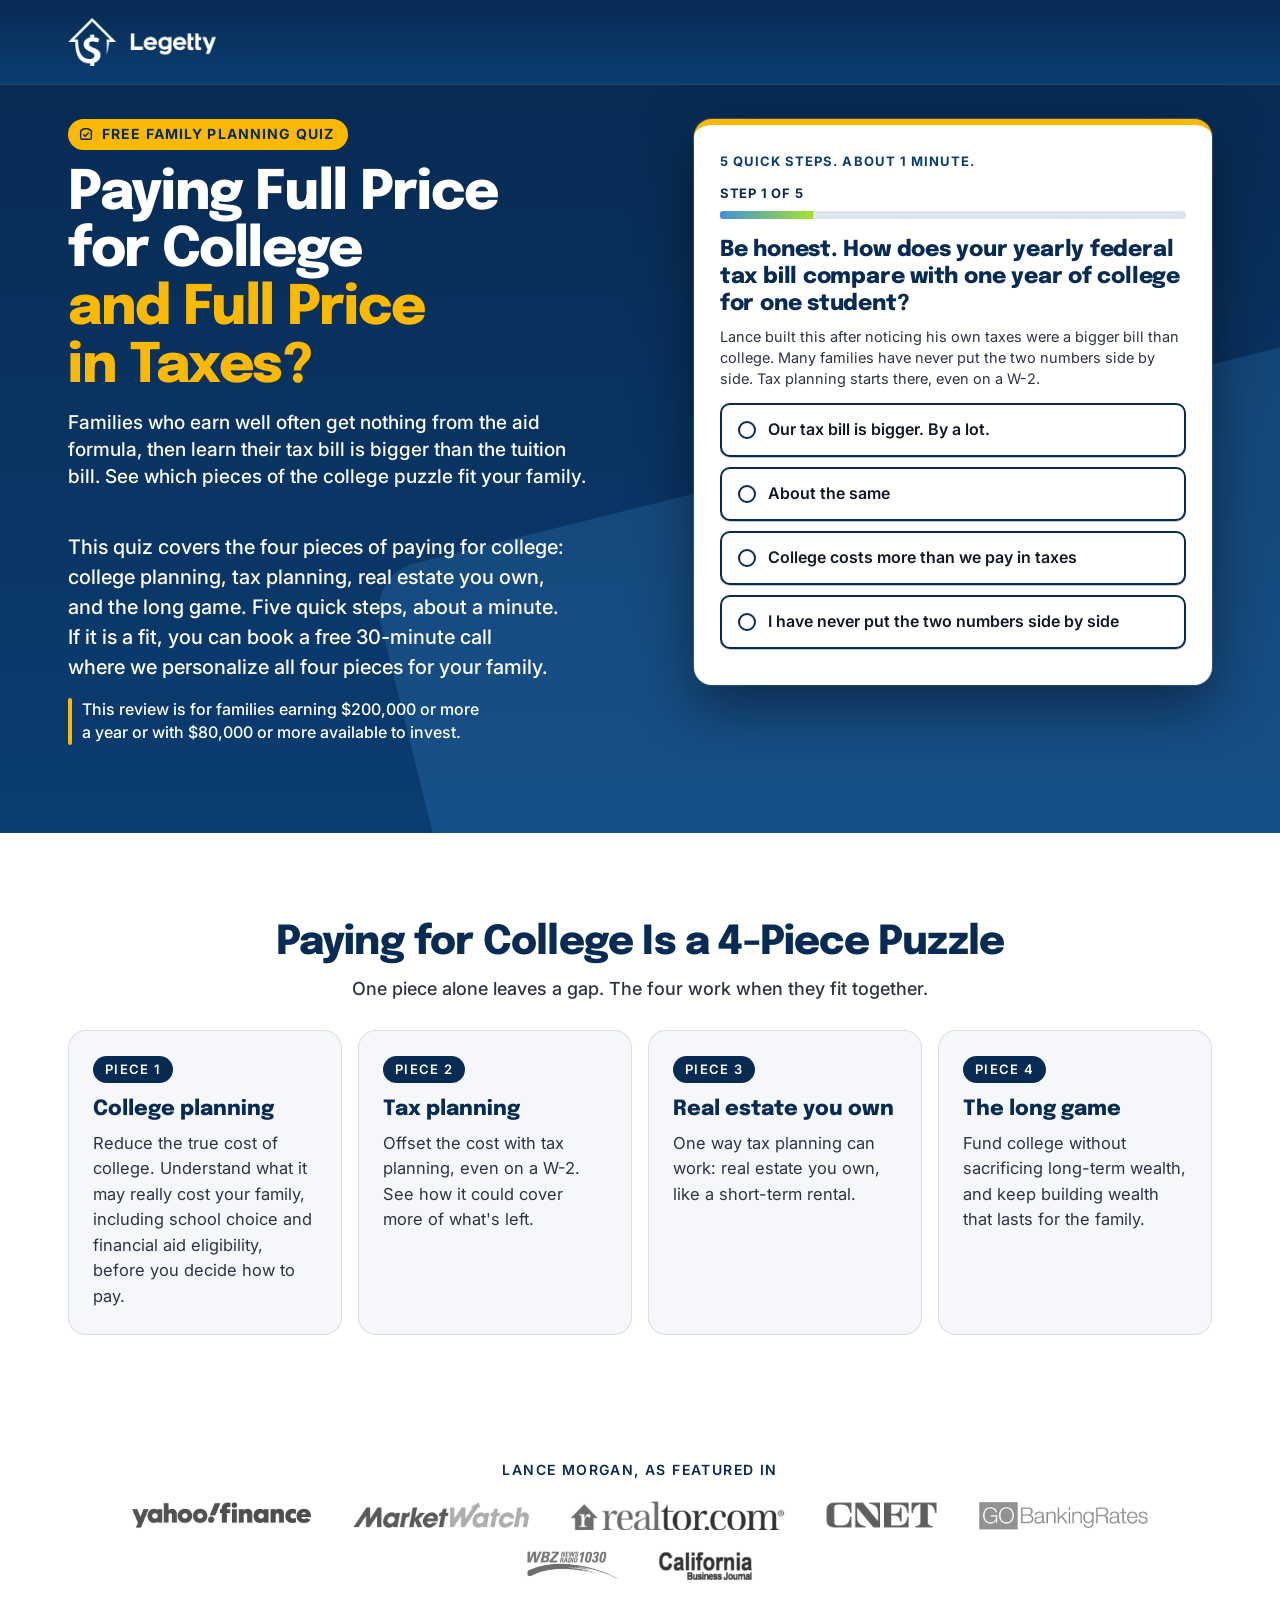
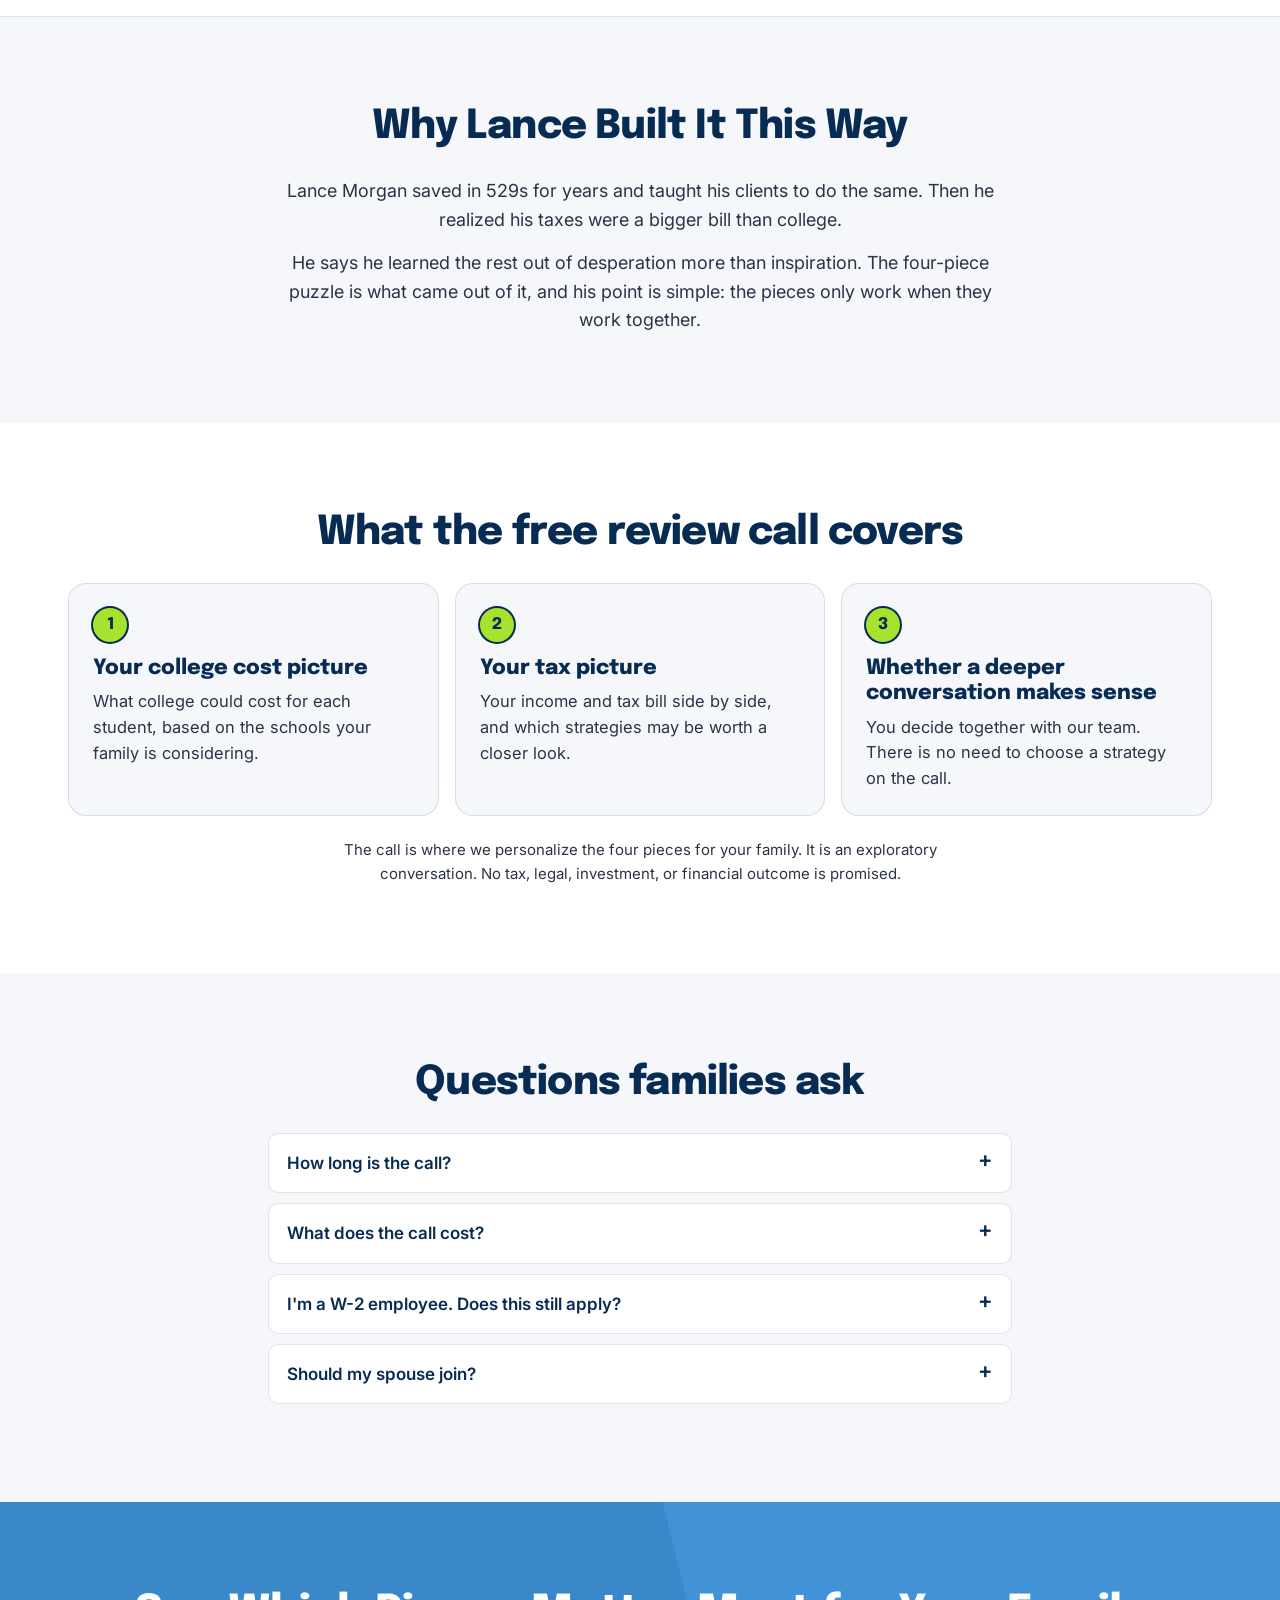
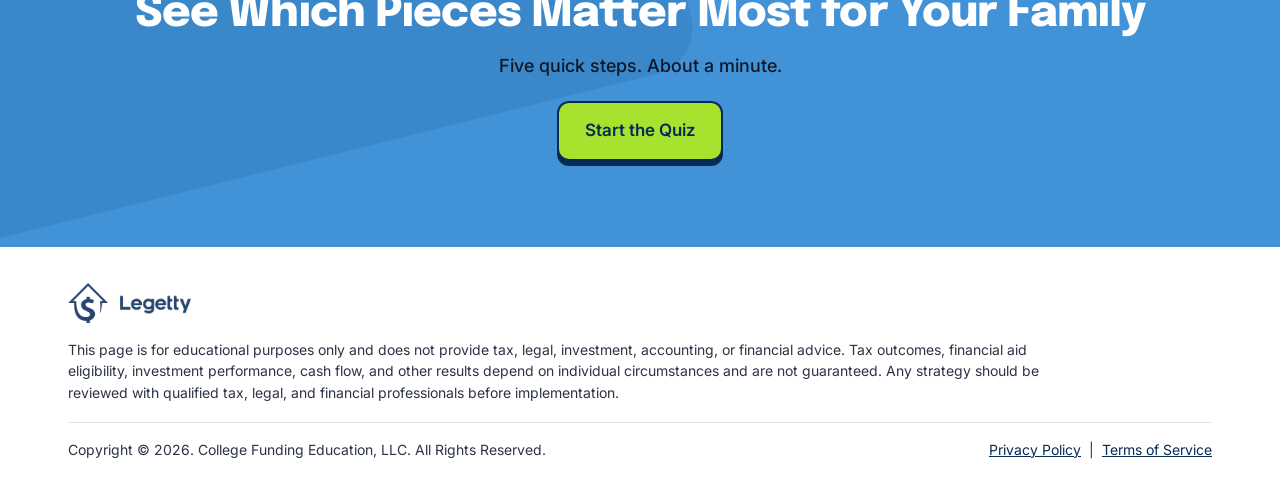
==== commit 430ef1e3: "Quiz pages: navy hero, gold highlight, stronger card and option contrast (GitHub pages only)" ====
--- a/4q/index.html
+++ b/4q/index.html
@@ -1301,5 +1301,27 @@
 </script>
 
 </div>
+<style>
+.legetty-quiz .topbar,.legetty-quiz .hero{background:linear-gradient(180deg,#072B53 0%,#0B3D72 100%)}
+.legetty-quiz .topbar{border-bottom:1px solid rgba(255,255,255,.12)}
+.legetty-quiz .hero::before{background:#4192D7;opacity:.22}
+.legetty-quiz .hero h1,.legetty-quiz .hero h1 .lead-in{color:#fff}
+.legetty-quiz .hero h1 .deep{color:#FCB903}
+.legetty-quiz .kicker{background:#FCB903;color:#072B53;font-weight:700}
+.legetty-quiz .hero .hook,.legetty-quiz .hero .sub,.legetty-quiz .hero .qual{color:#fff}
+.legetty-quiz .hero .hook{font-weight:500;font-size:16px;line-height:1.4}
+.legetty-quiz .hero .qual::before{background:#FCB903}
+.legetty-quiz .quiz-card{border-top:6px solid #FCB903;box-shadow:0 22px 60px rgba(0,0,0,.45),0 0 0 1px rgba(255,255,255,.18)}
+.legetty-quiz .introNote{color:#0B3D72;font-weight:700}
+.legetty-quiz .qzmeta{color:#072B53;font-weight:700}
+.legetty-quiz .qztrack{height:8px;background:#DCE5F0}
+.legetty-quiz .qzbar{background:linear-gradient(90deg,#4192D7,#A6E22E)}
+.legetty-quiz .qtitle{font-size:22px;color:#072B53}
+.legetty-quiz .qnote{color:#2C3345}
+.legetty-quiz .qopt{border:2px solid #072B53;font-weight:600;box-shadow:0 1px 0 rgba(7,43,83,.25)}
+.legetty-quiz .qopt:hover{background:#EAF3FC;border-color:#072B53}
+.legetty-quiz .qopt::before{border-color:#072B53;border-width:2.5px}
+@media(min-width:700px){.legetty-quiz .hero .hook{font-size:19px}}
+</style>
 </body>
 </html>
